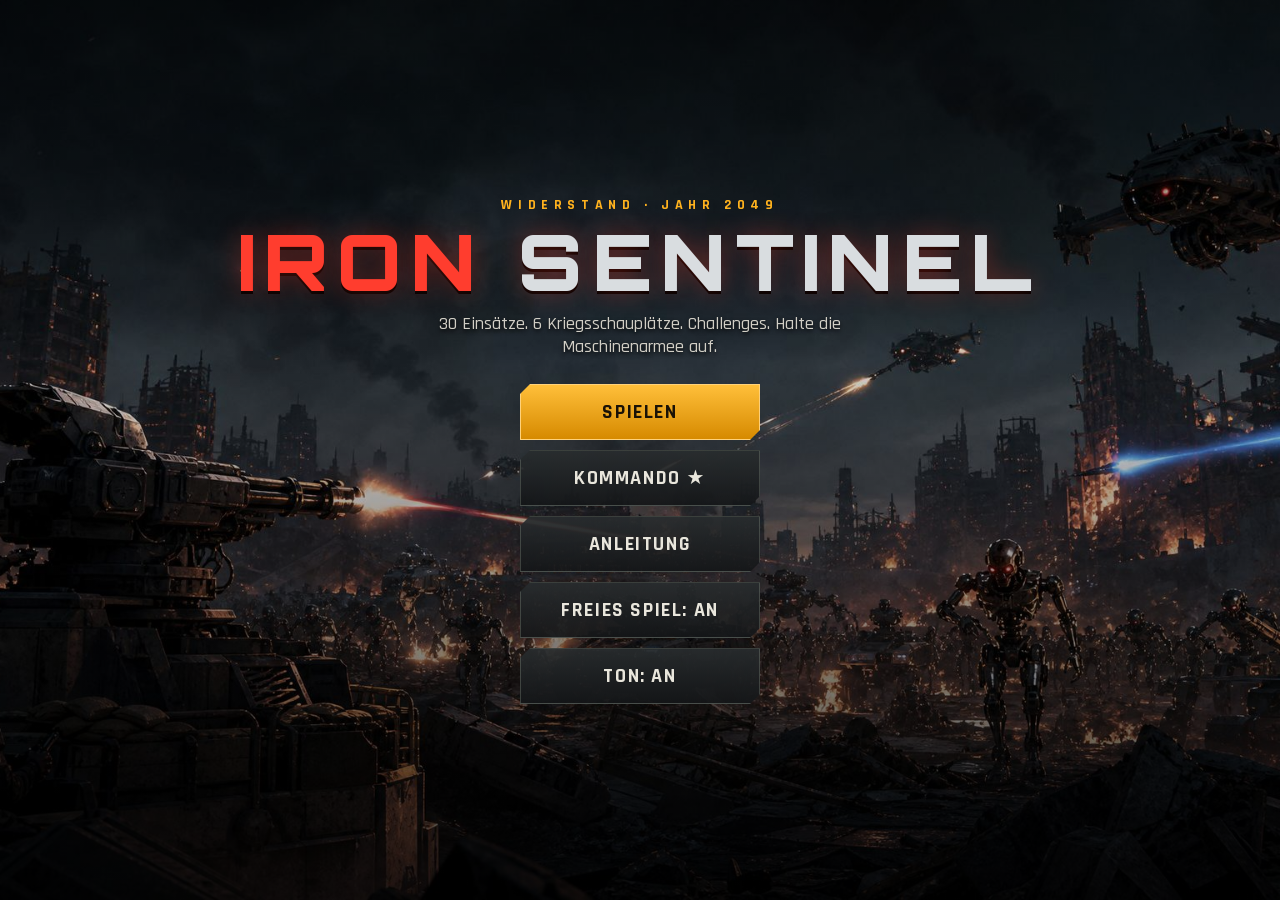
==== index.html @ e2aa1656 "Resume a running mission after the app was closed; play offline - The running mission is saved every" ====
<!doctype html>
<html lang="de">
<head>
  <meta charset="utf-8">
  <meta name="viewport" content="width=device-width, initial-scale=1, maximum-scale=1, user-scalable=no, viewport-fit=cover">
  <meta name="apple-mobile-web-app-capable" content="yes">
  <meta name="mobile-web-app-capable" content="yes">
  <meta name="apple-mobile-web-app-status-bar-style" content="black-translucent">
  <meta name="apple-mobile-web-app-title" content="Iron Sentinel">
  <meta name="theme-color" content="#0b0c0e">
  <meta name="description" content="Iron Sentinel – isometrisches Tower Defense: 30 Einsätze in Ödland, Dschungel, Wüste, Arktis, Vulkan und Metropole gegen die Maschinenarmee.">
  <title>Iron Sentinel – Tower Defense</title>
  <link rel="manifest" href="manifest.webmanifest">
  <link rel="apple-touch-icon" href="assets/icon-180.png">
  <link rel="icon" type="image/png" href="assets/icon-192.png">
  <link rel="preload" href="assets/fonts/rajdhani-600.woff2" as="font" type="font/woff2" crossorigin>
  <link rel="preload" href="assets/fonts/orbitron.woff2" as="font" type="font/woff2" crossorigin>
  <link rel="stylesheet" href="css/style.css">
</head>
<body>
  <canvas id="game"></canvas>
  <div id="vignette"></div>
  <div id="damage-flash"></div>
  <div id="nuke-flash"></div>
  <div id="hold-ring" class="hidden"><span>HALTEN</span></div>

  <div id="hud" class="hidden">
    <div class="hud-left">
      <div class="stat" id="stat-lives" title="Basis-Integrität">
        <i class="ic ic-lives"></i>
        <span id="hud-lives">20</span>
      </div>
      <div class="stat" id="stat-credits" title="Credits">
        <i class="ic ic-credits"></i>
        <span id="hud-credits">0</span>
      </div>
      <div class="stat" id="stat-wave"><small>WELLE</small><span id="hud-wave">0/20</span></div>
    </div>
    <div class="hud-right">
      <button id="btn-speed" class="hbtn" aria-label="Geschwindigkeit">1×</button>
      <button id="btn-pause" class="hbtn" aria-label="Pause">
        <svg viewBox="0 0 24 24"><rect x="6" y="5" width="4" height="14" fill="currentColor"/><rect x="14" y="5" width="4" height="14" fill="currentColor"/></svg>
      </button>
    </div>
  </div>

  <button id="btn-wave" class="hidden"><span id="wave-label">ANGRIFF STARTEN</span><small id="wave-sub"></small></button>
  <button id="btn-orbital" class="hidden" aria-label="Orbitalschlag"><i class="ic ic-orbital ob-icon"></i><span class="ob-cd" id="orbital-cd"></span></button>
  <button id="btn-nuke" class="hidden" aria-label="Atombombe"><i class="ic ic-nuke ob-icon"></i><span class="ob-cd" id="nuke-cd"></span></button>
  <button id="btn-hole" class="hidden" aria-label="Schwarzes Loch"><i class="ic ic-hole ob-icon"></i><span class="ob-cd" id="hole-cd"></span></button>
  <div id="aim-bar" class="hidden">
    <div class="aim-info">
      <div id="aim-title"></div>
      <div id="aim-count"></div>
      <div id="aim-hint"></div>
    </div>
    <button id="aim-fire" class="btn primary">AUSLÖSEN</button>
    <button id="aim-cancel" class="btn icon" aria-label="Abbrechen">✕</button>
  </div>
  <button id="btn-replay" class="hidden">▶ WIEDERHOLUNG</button>
  <div id="replay-label" class="hidden"><i></i> WIEDERHOLUNG</div>
  <div id="boss-bar" class="hidden">
    <div class="bb-head"><span id="bb-name"></span><span id="bb-phase"></span></div>
    <div class="bb-track"><div id="bb-fill"></div><div id="bb-shield"></div><i style="left:50%"></i><i style="left:20%"></i></div>
  </div>
  <div id="buffs"></div>
  <div id="pu-banner" class="hidden"><div class="pu-icon" id="pu-icon"></div><div class="pu-name" id="pu-name"></div><div class="pu-desc" id="pu-desc"></div></div>

  <!-- radial build menu (positioned at the tapped tile) -->
  <!-- build drawer (bottom sheet) -->
  <div id="builddrawer" class="hidden">
    <div class="bd-top">
      <div id="bd-info"></div>
      <button id="bd-build" class="btn primary hidden">BAUEN</button>
      <button id="bd-close" class="btn icon" aria-label="Schließen">✕</button>
    </div>
    <div id="bd-cards"></div>
  </div>

  <!-- tower context menu -->
  <div id="towermenu" class="hidden">
    <div class="tm-head"><span id="tm-name">Gatling-MG</span><span id="tm-level">I</span></div>
    <div class="tm-hp"><div id="tm-hpfill"></div></div>
    <div class="tm-stats" id="tm-stats"></div>
    <div class="tm-specs hidden" id="tm-specs"></div>
    <div class="tm-actions">
      <button id="tm-upgrade" class="btn primary">▲ UPGRADE</button>
      <button id="tm-repair" class="btn"></button>
      <button id="tm-mode" class="btn">🎯</button>
      <button id="tm-sell" class="btn danger">VERKAUFEN</button>
      <button id="tm-repair-all" class="btn hidden"></button>
    </div>
  </div>

  <div id="toasts"></div>

  <div id="screen-loading" class="screen">
    <div class="logo"><span>IRON</span> SENTINEL</div>
    <div class="loadbar"><div id="loadfill"></div></div>
    <div class="hint" id="load-text">Lade Gefechtsdaten …</div>
  </div>

  <div id="screen-menu" class="screen hidden title-bg">
    <div class="menu-inner">
      <div class="kicker">WIDERSTAND · JAHR 2049</div>
      <div class="logo big"><span>IRON</span> SENTINEL</div>
      <div class="tagline">30 Einsätze. 6 Kriegsschauplätze. Challenges. Halte die Maschinenarmee auf.</div>
      <div class="menu-buttons">
        <button class="btn primary large hidden" id="btn-resume">FORTSETZEN<small id="resume-sub"></small></button>
        <button class="btn primary large" id="btn-play">SPIELEN</button>
        <button class="btn large" id="btn-perks">KOMMANDO ★</button>
        <button class="btn large" id="btn-help">ANLEITUNG</button>
        <button class="btn large" id="btn-free">FREIES SPIEL: AN</button>
        <button class="btn large" id="btn-sound">TON: AN</button>
      </div>
      <div id="offline-status" class="offline-status hidden"></div>
    </div>
  </div>

  <div id="screen-levels" class="screen hidden title-bg dim">
    <div class="levels-top">
      <button class="btn icon" id="btn-levels-back">◀</button>
      <div class="lv-tabs"><button id="tab-campaign" class="lv-tab on">KAMPAGNE</button><button id="tab-challenges" class="lv-tab">CHALLENGES</button></div>
      <button class="btn icon" id="btn-perks2" title="Kommando">★ KOMMANDO</button>
      <div class="total-stars" id="total-stars"></div>
      <div id="diff-bar">
        <span class="diff-label">SCHWIERIGKEIT</span>
        <div class="diff-btns"><button data-d="0">LEICHT</button><button data-d="1">MITTEL</button><button data-d="2">SCHWER</button></div>
        <div id="diff-desc"></div>
      </div>
    </div>
    <div id="level-list"></div>
    <div id="challenge-list" class="hidden"></div>
  </div>

  <div id="screen-perks" class="screen hidden title-bg dim">
    <div class="perk-box">
      <div class="perk-top"><button class="btn icon" id="btn-perks-back">◀</button><div class="panel-title">KOMMANDO</div><div class="perk-stars" id="perk-stars"></div></div>
      <div class="perk-hint">Verdiente Sterne in dauerhafte Vorteile investieren – sie gelten in allen Kampagnen-Einsätzen (nicht in Challenges).</div>
      <div id="perk-list"></div>
      <button class="btn" id="btn-perks-reset">ALLE STERNE ZURÜCKHOLEN</button>
    </div>
  </div>

  <div id="screen-help" class="screen hidden title-bg dim">
    <div class="help-box">
      <div class="panel-title">EINSATZBESPRECHUNG</div>
      <ul>
        <li><b>Ziel:</b> Die Maschinen marschieren über die Straße zu deinem Hauptquartier. Jede Einheit, die durchbricht, beschädigt die Basis.</li>
        <li><b>Bauen:</b> Freies Feld antippen → Turm im Ring antippen (Vorschau mit Reichweite) → nochmal antippen zum Bauen.</li>
        <li><b>Turm antippen:</b> Upgrade bis Stufe III, Reparieren, Zielmodus, Verkaufen. Direkt nach dem Bauen gibt es 100 % zurück.</li>
        <li><b>Achtung:</b> Mechs, Panzer, Drohnen und Walker <b>beschießen deine Türme</b>. Türme reparieren sich langsam selbst und nach jeder Welle.</li>
        <li><b>Kamera:</b> Ein Finger verschiebt, zwei Finger zoomen.</li>
        <li><b>Türme:</b> Gatling (schnell) · Raketen (Fläche, Luft ×2) · Plasma (ignoriert Panzerung) · EMP (verlangsamt, bricht Schilde) · Flak (nur Luft) · Flammenwerfer (Kegel, Brand) · Railgun (durchschlägt Reihen) · Laser (heizt sich auf) · Mörser (Artillerie).</li>
      </ul>
      <button class="btn primary" id="btn-help-back">VERSTANDEN</button>
    </div>
  </div>

  <div id="modal" class="screen hidden">
    <div class="modal-box">
      <div class="panel-title" id="modal-title">PAUSE</div>
      <div id="modal-stars" class="stars"></div>
      <div id="modal-text"></div>
      <div class="modal-buttons" id="modal-buttons"></div>
    </div>
  </div>

  <div id="rotate-hint" class="hidden">
    <svg viewBox="0 0 24 24"><path d="M7 2h10a2 2 0 0 1 2 2v16a2 2 0 0 1-2 2H7a2 2 0 0 1-2-2V4a2 2 0 0 1 2-2zm0 3v14h10V5H7z" fill="currentColor"/></svg>
    <span>Tipp: iPhone quer halten für die beste Übersicht</span>
    <button id="rotate-ok" class="btn">OK</button>
  </div>

  <script type="module" src="js/main.js"></script>
</body>
</html>
---- css/style.css ----
/* fonts: Rajdhani and Orbitron (SIL Open Font License), self-hosted so the game works offline */
@font-face { font-family: 'Orbitron'; font-style: normal; font-weight: 700; font-display: swap; src: url(../assets/fonts/orbitron.woff2) format('woff2'); unicode-range: U+0000-00FF, U+0131, U+0152-0153, U+02BB-02BC, U+02C6, U+02DA, U+02DC, U+0304, U+0308, U+0329, U+2000-206F, U+20AC, U+2122, U+2191, U+2193, U+2212, U+2215, U+FEFF, U+FFFD; }
@font-face { font-family: 'Orbitron'; font-style: normal; font-weight: 900; font-display: swap; src: url(../assets/fonts/orbitron.woff2) format('woff2'); unicode-range: U+0000-00FF, U+0131, U+0152-0153, U+02BB-02BC, U+02C6, U+02DA, U+02DC, U+0304, U+0308, U+0329, U+2000-206F, U+20AC, U+2122, U+2191, U+2193, U+2212, U+2215, U+FEFF, U+FFFD; }
@font-face { font-family: 'Rajdhani'; font-style: normal; font-weight: 500; font-display: swap; src: url(../assets/fonts/rajdhani-500.woff2) format('woff2'); unicode-range: U+0000-00FF, U+0131, U+0152-0153, U+02BB-02BC, U+02C6, U+02DA, U+02DC, U+0304, U+0308, U+0329, U+2000-206F, U+20AC, U+2122, U+2191, U+2193, U+2212, U+2215, U+FEFF, U+FFFD; }
@font-face { font-family: 'Rajdhani'; font-style: normal; font-weight: 600; font-display: swap; src: url(../assets/fonts/rajdhani-600.woff2) format('woff2'); unicode-range: U+0000-00FF, U+0131, U+0152-0153, U+02BB-02BC, U+02C6, U+02DA, U+02DC, U+0304, U+0308, U+0329, U+2000-206F, U+20AC, U+2122, U+2191, U+2193, U+2212, U+2215, U+FEFF, U+FFFD; }
@font-face { font-family: 'Rajdhani'; font-style: normal; font-weight: 700; font-display: swap; src: url(../assets/fonts/rajdhani-700.woff2) format('woff2'); unicode-range: U+0000-00FF, U+0131, U+0152-0153, U+02BB-02BC, U+02C6, U+02DA, U+02DC, U+0304, U+0308, U+0329, U+2000-206F, U+20AC, U+2122, U+2191, U+2193, U+2212, U+2215, U+FEFF, U+FFFD; }

:root {
  --bg: #0b0c0e;
  --panel: rgba(14, 16, 18, 0.86);
  --panel-solid: #121417;
  --line: rgba(190, 205, 180, 0.22);
  --line-strong: rgba(255, 190, 70, 0.55);
  --text: #e9e6dc;
  --muted: #9a978c;
  --amber: #ffb21e;
  --amber-dim: #a87414;
  --red: #ff3d2e;
  --green: #63f07a;
  --cyan: #4fe3ff;
  --sat: env(safe-area-inset-top, 0px);
  --sab: env(safe-area-inset-bottom, 0px);
  --sal: env(safe-area-inset-left, 0px);
  --sar: env(safe-area-inset-right, 0px);
  --font: 'Rajdhani', system-ui, -apple-system, 'Segoe UI', sans-serif;
  --font-title: 'Orbitron', 'Rajdhani', system-ui, sans-serif;
}

* { box-sizing: border-box; -webkit-tap-highlight-color: transparent; }

html, body {
  margin: 0;
  padding: 0;
  width: 100%;
  height: 100%;
  overflow: hidden;
  background: var(--bg);
  color: var(--text);
  font-family: var(--font);
  -webkit-user-select: none;
  user-select: none;
  -webkit-touch-callout: none;
  overscroll-behavior: none;
  touch-action: none;
}
body { position: fixed; inset: 0; }

button {
  font-family: inherit;
  touch-action: manipulation;
  cursor: pointer;
}

.hidden { display: none !important; }

#game {
  position: fixed;
  inset: 0;
  display: block;
  touch-action: none;
}

#vignette {
  position: fixed; inset: 0; pointer-events: none;
  background: radial-gradient(ellipse at 50% 45%, rgba(0,0,0,0) 55%, rgba(0,0,0,0.55) 100%);
}
#damage-flash {
  position: fixed; inset: 0; pointer-events: none; opacity: 0;
  background: radial-gradient(ellipse at center, rgba(255,0,0,0) 40%, rgba(255,20,10,0.55) 100%);
  transition: opacity 0.5s ease-out;
}
#damage-flash.on { opacity: 1; transition: none; }

/* ---------- generic buttons ---------- */
.btn {
  appearance: none;
  border: 1px solid var(--line);
  background: linear-gradient(180deg, rgba(40,44,46,0.92), rgba(20,22,24,0.92));
  color: var(--text);
  font-weight: 700;
  font-size: 16px;
  letter-spacing: 0.08em;
  padding: 10px 18px;
  min-height: 44px;
  clip-path: polygon(10px 0, 100% 0, 100% calc(100% - 10px), calc(100% - 10px) 100%, 0 100%, 0 10px);
  transition: transform 0.08s, filter 0.15s;
}
.btn:active { transform: scale(0.96); filter: brightness(1.3); }
.btn.primary {
  background: linear-gradient(180deg, #ffbf3a, #d68a00);
  color: #1a1206;
  border-color: #ffd27a;
}
.btn.danger { background: linear-gradient(180deg, #7a2119, #4a120d); border-color: rgba(255,90,70,0.5); }
.btn.large { font-size: 20px; padding: 14px 28px; min-width: 240px; }
.btn.icon { min-height: 36px; padding: 4px 12px; }
.btn:disabled { filter: grayscale(0.9) brightness(0.6); cursor: default; }

/* ---------- HUD ---------- */
#hud {
  position: fixed;
  top: calc(6px + var(--sat));
  left: calc(8px + var(--sal));
  right: calc(8px + var(--sar));
  display: flex;
  justify-content: space-between;
  align-items: flex-start;
  pointer-events: none;
  z-index: 5;
}
.hud-left, .hud-right { display: flex; gap: 6px; pointer-events: auto; }
.stat {
  display: flex; align-items: center; gap: 6px;
  background: var(--panel);
  border: 1px solid var(--line);
  padding: 4px 12px 4px 9px;
  height: 40px;
  font-weight: 700;
  font-size: 21px;
  clip-path: polygon(8px 0, 100% 0, 100% calc(100% - 8px), calc(100% - 8px) 100%, 0 100%, 0 8px);
  font-variant-numeric: tabular-nums;
}
.stat svg { width: 20px; height: 20px; }
#stat-lives { color: #ff6b5a; }
#stat-lives span { color: var(--text); }
#stat-credits { color: var(--amber); }
#stat-credits span { color: var(--text); }
#stat-wave small { font-size: 11px; color: var(--muted); letter-spacing: 0.12em; }
.stat.pulse { animation: pulse 0.35s ease-out; }
@keyframes pulse { 0% { transform: scale(1.15); filter: brightness(1.8); } 100% { transform: scale(1); } }

.hbtn {
  width: 44px; height: 40px;
  display: grid; place-items: center;
  background: var(--panel);
  border: 1px solid var(--line);
  color: var(--text);
  font-weight: 700; font-size: 17px;
  clip-path: polygon(8px 0, 100% 0, 100% calc(100% - 8px), calc(100% - 8px) 100%, 0 100%, 0 8px);
}
.hbtn svg { width: 18px; height: 18px; }
.hbtn:active { filter: brightness(1.5); }
.hbtn.on { color: var(--amber); border-color: var(--line-strong); }

/* ---------- toasts ---------- */
#toasts {
  position: fixed; z-index: 7;
  top: calc(54px + var(--sat));
  left: 50%; transform: translateX(-50%);
  display: flex; flex-direction: column; align-items: center; gap: 6px;
  pointer-events: none;
  width: min(560px, 90vw);
}
.toast {
  background: rgba(10,12,14,0.9);
  border-left: 3px solid var(--amber);
  padding: 7px 14px;
  font-weight: 600; font-size: 16px;
  animation: toastIn 0.25s ease-out;
  text-align: center;
}
.toast.bad { border-color: var(--red); color: #ffb3aa; }
.toast.warn { border-color: var(--red); color: #fff; background: rgba(90,10,6,0.88); font-size: 17px; letter-spacing: 0.03em; }
.toast.out { opacity: 0; transition: opacity 0.4s; }
@keyframes toastIn { from { transform: translateY(-8px); opacity: 0; } to { transform: none; opacity: 1; } }

/* ---------- screens ---------- */
.screen {
  position: fixed; inset: 0; z-index: 20;
  display: flex; flex-direction: column; align-items: center; justify-content: center;
  padding: calc(16px + var(--sat)) calc(16px + var(--sar)) calc(16px + var(--sab)) calc(16px + var(--sal));
  background: var(--bg);
  overflow-y: auto;
  touch-action: pan-y;
}
.title-bg {
  background: #000 url('../assets/title.jpg') center / cover no-repeat;
}
.title-bg::before {
  content: ''; position: absolute; inset: 0;
  background: linear-gradient(180deg, rgba(0,0,0,0.55) 0%, rgba(0,0,0,0.15) 40%, rgba(0,0,0,0.75) 100%);
  pointer-events: none;
}
.title-bg.dim::before { background: rgba(5,6,8,0.78); }
.title-bg > * { position: relative; }

.logo {
  font-family: var(--font-title);
  font-weight: 900;
  font-size: 34px;
  letter-spacing: 0.12em;
  color: #d9dde0;
  text-shadow: 0 0 24px rgba(255,60,40,0.35), 0 3px 0 #000;
}
.logo span { color: var(--red); }
.logo.big { font-size: clamp(36px, 8vw, 78px); line-height: 1; }
.kicker { color: var(--amber); letter-spacing: 0.4em; font-weight: 700; font-size: 14px; margin-bottom: 8px; }
.tagline { max-width: 520px; text-align: center; color: #d2cfc6; font-size: 18px; margin: 12px auto 26px; text-shadow: 0 2px 4px #000; }
.menu-inner { display: flex; flex-direction: column; align-items: center; text-align: center; }
.menu-buttons { display: flex; flex-direction: column; gap: 10px; align-items: center; }
.offline-status { margin-top: 12px; font-size: 12px; letter-spacing: 0.08em; color: rgba(220, 225, 235, 0.6); text-align: center; }
.offline-status.done { color: rgba(140, 255, 170, 0.75); }
#btn-resume { display: flex; flex-direction: column; align-items: center; gap: 2px; line-height: 1.1; }
#btn-resume small { font-size: 12px; letter-spacing: 0.04em; opacity: 0.8; font-weight: 600; text-transform: none; }

.loadbar { width: min(320px, 70vw); height: 6px; background: rgba(255,255,255,0.1); margin: 22px 0 10px; }
#loadfill { height: 100%; width: 0; background: linear-gradient(90deg, var(--red), var(--amber)); transition: width 0.2s; }
.hint { color: var(--muted); font-size: 14px; letter-spacing: 0.08em; }

.panel-title {
  font-family: var(--font-title);
  font-weight: 700;
  font-size: 20px;
  letter-spacing: 0.14em;
  color: var(--amber);
  margin-bottom: 14px;
  text-align: center;
}

.stars { color: var(--amber); font-size: 20px; letter-spacing: 3px; }
.stars .off { color: rgba(255,255,255,0.18); }

.help-box {
  max-width: 640px;
  background: rgba(10,12,14,0.85);
  border: 1px solid var(--line);
  padding: 18px 20px;
  display: flex; flex-direction: column; align-items: center;
}
.help-box ul { margin: 0 0 14px; padding-left: 18px; font-size: 16px; line-height: 1.35; }
.help-box li { margin-bottom: 8px; }
.help-box b { color: var(--amber); }

#modal { background: rgba(3,4,6,0.72); backdrop-filter: blur(3px); -webkit-backdrop-filter: blur(3px); }
.modal-box {
  min-width: min(360px, 92vw);
  max-width: 480px;
  background: rgba(14,16,18,0.96);
  border: 1px solid var(--line);
  padding: 20px 22px;
  text-align: center;
  clip-path: polygon(16px 0, 100% 0, 100% calc(100% - 16px), calc(100% - 16px) 100%, 0 100%, 0 16px);
}
#modal-title { font-size: 26px; }
#modal-title.win { color: var(--green); }
#modal-title.lose { color: var(--red); }
#modal-stars { font-size: 38px; margin-bottom: 8px; }
#modal-text { color: #cfccc3; font-size: 17px; margin-bottom: 16px; line-height: 1.35; }
.modal-buttons { display: flex; flex-direction: column; gap: 8px; }

#rotate-hint {
  position: fixed; z-index: 15;
  left: 50%; transform: translateX(-50%);
  top: calc(56px + var(--sat));
  display: flex; align-items: center; gap: 10px;
  background: rgba(10,12,14,0.92);
  border: 1px solid var(--line);
  padding: 6px 8px 6px 12px;
  font-size: 14px; font-weight: 600;
  width: max-content; max-width: 94vw;
}
#rotate-hint svg { width: 22px; height: 22px; color: var(--amber); transform: rotate(90deg); flex: none; }
#rotate-hint .btn { min-height: 34px; padding: 4px 12px; font-size: 14px; }


/* ---------- wave button ---------- */
#btn-wave {
  position: fixed; z-index: 5;
  left: calc(10px + var(--sal)); bottom: calc(10px + var(--sab));
  min-width: 180px; min-height: 54px; padding: 8px 18px;
  border: 1px solid #ffd27a;
  background: linear-gradient(180deg, #ffbf3a, #c97f00);
  color: #1a1206; font-weight: 700; font-size: 18px; letter-spacing: 0.06em;
  clip-path: polygon(12px 0, 100% 0, 100% calc(100% - 12px), calc(100% - 12px) 100%, 0 100%, 0 12px);
  display: flex; flex-direction: column; align-items: center; justify-content: center; line-height: 1.05;
}
#btn-wave small { font-size: 12px; letter-spacing: 0.04em; opacity: 0.85; }
#btn-wave:disabled { background: linear-gradient(180deg, #3a3d40, #232527); color: #9a978c; border-color: var(--line); }
#btn-wave.attention:not(:disabled) { animation: glowpulse 1.4s infinite; }
@keyframes glowpulse { 0%,100% { filter: brightness(1); } 50% { filter: brightness(1.25); } }

/* ---------- build drawer ---------- */
#builddrawer {
  position: fixed; z-index: 9;
  left: calc(8px + var(--sal)); right: calc(8px + var(--sar));
  bottom: calc(8px + var(--sab));
  max-width: 900px; margin: 0 auto;
  background: rgba(10,12,14,0.95);
  border: 1px solid var(--line); border-top: 2px solid var(--amber);
  padding: 8px 10px 10px;
  animation: drawerIn 0.18s ease-out;
}
@keyframes drawerIn { from { transform: translateY(30px); opacity: 0; } to { transform: none; opacity: 1; } }
.bd-top { display: flex; align-items: center; gap: 8px; min-height: 44px; margin-bottom: 7px; }
#bd-info { flex: 1; font-size: 14px; line-height: 1.2; color: #dcd8ce; }
#bd-info b { color: var(--amber); font-size: 16px; }
#bd-info small { color: #b9b5aa; font-size: 12.5px; }
.bd-role { color: #8fd8ff; font-size: 12px; font-weight: 700; letter-spacing: 0.03em; margin-left: 4px; }
.bd-hint { color: var(--muted); }
.bd-chips { display: flex; gap: 6px; margin-top: 3px; }
.bd-chips span { background: rgba(255,255,255,0.06); padding: 1px 7px; font-size: 12.5px; font-weight: 700; }
#bd-build { min-width: 150px; min-height: 46px; font-size: 16px; }
#bd-cards { display: flex; gap: 6px; overflow-x: auto; padding-bottom: 2px; scrollbar-width: none; }
#bd-cards::-webkit-scrollbar { display: none; }
.bd-card {
  flex: none; width: 84px; height: 92px; padding: 2px 0 4px;
  display: flex; flex-direction: column; align-items: center; justify-content: flex-end;
  background: radial-gradient(circle at 50% 35%, #353a3e, #15171a 75%);
  border: 1px solid var(--line); color: var(--text);
  clip-path: polygon(8px 0, 100% 0, 100% calc(100% - 8px), calc(100% - 8px) 100%, 0 100%, 0 8px);
}
.bd-card img { width: 58px; height: 58px; margin-bottom: auto; filter: drop-shadow(0 2px 2px rgba(0,0,0,0.7)); pointer-events: none; }
.bd-name { font-size: 11px; font-weight: 700; line-height: 1.05; color: #d8d4ca; }
.bd-cost { font-size: 13px; font-weight: 700; color: var(--amber); }
.bd-card.sel { border-color: #6dff9d; box-shadow: inset 0 0 0 2px #6dff9d; background: radial-gradient(circle at 50% 35%, #2f4a38, #10180f 75%); }
.bd-card.poor { filter: grayscale(1) brightness(0.55); }
.bd-card.poor .bd-cost { color: #ff7b6b; }
#btn-wave.under-drawer { display: none; }
@media (max-height: 430px) and (min-aspect-ratio: 1/1) {
  #builddrawer { padding: 5px 8px 6px; }
  .bd-card { width: 66px; height: 66px; }
  .bd-card img { width: 40px; height: 40px; }
  .bd-name { font-size: 9.5px; }
  .bd-cost { font-size: 12px; }
  .bd-top { min-height: 34px; margin-bottom: 4px; }
  #bd-info { font-size: 13px; }
  #bd-info b { font-size: 14px; }
  #bd-info small, #bd-info br { display: none; }
  .bd-chips { display: inline-flex; margin: 0 0 0 8px; }
  #bd-build { min-height: 36px; min-width: 130px; font-size: 14px; padding: 4px 10px; }
  #bd-close { min-height: 36px; }
}

/* ---------- tower menu ---------- */
#towermenu {
  position: fixed; left: 0; top: 0; z-index: 8;
  width: 212px;
  background: rgba(12,14,16,0.94);
  border: 1px solid var(--line);
  padding: 7px 8px 8px;
  clip-path: polygon(10px 0, 100% 0, 100% calc(100% - 10px), calc(100% - 10px) 100%, 0 100%, 0 10px);
}
.tm-head { display: flex; justify-content: space-between; align-items: baseline; font-weight: 700; font-size: 16px; }
#tm-level { color: var(--amber); letter-spacing: 0.1em; font-size: 14px; }
.tm-hp { height: 5px; background: rgba(255,255,255,0.1); margin: 4px 0 5px; }
#tm-hpfill { height: 100%; background: linear-gradient(90deg, #3ab8ff, #8fe0ff); width: 100%; }
.tm-stats { display: flex; flex-wrap: wrap; row-gap: 2px; justify-content: space-between; font-size: 13px; color: #d6d2c8; margin-bottom: 6px; font-variant-numeric: tabular-nums; }
.tm-stats em { font-style: normal; color: var(--green); font-size: 11px; margin-left: 2px; }
.tm-actions { display: grid; grid-template-columns: 1fr 1fr; gap: 5px; }
.tm-actions .btn { min-height: 38px; padding: 4px 6px; font-size: 14px; letter-spacing: 0.03em; clip-path: none; }

/* ---------- level select ---------- */
#screen-levels { justify-content: flex-start; }
.levels-top {
  display: flex; align-items: center; gap: 12px; width: min(760px, 100%); margin-bottom: 8px;
  position: sticky; top: calc(-16px - var(--sat)); z-index: 2;
  background: #08090b; padding: 8px 6px; border-bottom: 1px solid var(--line);
}
.levels-top .panel-title { flex: 1; margin: 0; text-align: left; }
.levels-top .lv-tabs { flex: 1; }
.total-stars { color: var(--amber); font-weight: 700; font-size: 18px; }
#level-list { width: min(760px, 100%); display: flex; flex-direction: column; gap: 12px; padding-bottom: 20px; }
.biome-sec { background: rgba(10,12,14,0.7); border: 1px solid var(--line); }
.biome-head {
  height: 38px; display: flex; align-items: center; padding: 0 12px;
  background-size: 260px; background-position: center;
  font-family: var(--font-title); font-weight: 700; letter-spacing: 0.18em; font-size: 15px;
  text-shadow: 0 2px 4px #000, 0 0 12px #000;
  box-shadow: inset 0 -20px 30px rgba(0,0,0,0.55);
}
.lrow { display: grid; grid-template-columns: repeat(5, 1fr); gap: 6px; padding: 8px; }
.ltile {
  min-height: 78px; padding: 6px 4px;
  border: 1px solid var(--line);
  background: linear-gradient(180deg, rgba(36,40,42,0.95), rgba(14,16,18,0.95));
  color: var(--text); display: flex; flex-direction: column; align-items: center; justify-content: center; gap: 2px;
  clip-path: polygon(8px 0, 100% 0, 100% calc(100% - 8px), calc(100% - 8px) 100%, 0 100%, 0 8px);
}
.ltile .lnum { font-family: var(--font-title); font-weight: 900; font-size: 22px; color: #fff; }
.ltile .lname { font-size: 11px; color: var(--muted); line-height: 1.05; text-align: center; min-height: 23px; }
.ltile .lmeta { font-size: 9.5px; color: #ffb21e; opacity: 0.85; letter-spacing: 0.3px; white-space: nowrap; }
.ltile.done { border-color: rgba(255,178,30,0.5); }
.ltile.locked { filter: grayscale(1) brightness(0.45); }
.ltile:active { filter: brightness(1.4); }
.stars.small { font-size: 13px; letter-spacing: 1px; }

/* ---------- portrait ---------- */
@media (max-aspect-ratio: 1/1) {
  #btn-wave { left: 50%; transform: translateX(-50%); bottom: calc(10px + var(--sab)); min-width: 220px; min-height: 50px; font-size: 16px; }
  .stat { font-size: 18px; height: 36px; padding: 3px 9px 3px 7px; }
  .hbtn { width: 40px; height: 36px; }
  .lrow { grid-template-columns: repeat(5, 1fr); gap: 4px; padding: 6px; }
  .ltile { min-height: 70px; }
  .ltile .lname { font-size: 9.5px; }
  .ltile .lmeta { font-size: 8px; letter-spacing: 0; }
}
/* small landscape phones */
@media (max-height: 430px) and (min-aspect-ratio: 1/1) {
  .stat { height: 36px; font-size: 18px; }
  .hbtn { height: 36px; }
  #btn-wave { min-height: 48px; min-width: 160px; font-size: 16px; }
  .logo.big { font-size: 40px; }
  .tagline { margin: 6px auto 12px; font-size: 15px; }
  .btn.large { padding: 9px 24px; font-size: 17px; }
  .help-box ul { font-size: 14px; }
  .ltile { min-height: 62px; }
}
.bd-chips .hg { color: #7dff9f; font-style: normal; font-size: 0.85em; }

/* ---------- enemy intel ---------- */
#modal.intel-modal .modal-box { width: min(640px, 96vw); max-width: 640px; max-height: 94vh; overflow-y: auto; padding: 14px 18px 16px; text-align: left; }
#modal.intel-modal #modal-title { text-align: center; font-size: 22px; }
#modal-title.warn { color: #ffb21e; }
#modal.intel-modal #modal-text { font-size: 15px; margin-bottom: 12px; }
.intel { display: flex; gap: 14px; align-items: center; }
.intel-img { width: 116px; height: 116px; flex: none; background: radial-gradient(circle at 50% 60%, rgba(255,90,60,0.22), transparent 68%); }
.intel-name { font-family: var(--font-title); font-size: 21px; font-weight: 800; color: #fff; line-height: 1.1; }
.cls { display: inline-block; font-size: 11px; font-family: system-ui, sans-serif; font-weight: 700; padding: 2px 7px; margin-left: 6px; vertical-align: middle; font-style: normal; letter-spacing: 0.4px; border-radius: 3px; }
.cls-light { background: #2f5d3a; color: #c4f7cf; }
.cls-armored { background: #5c4a1e; color: #ffdc8f; }
.cls-heavy { background: #62271f; color: #ffb7a6; }
.cls-air { background: #1f4560; color: #aee0ff; }
.intel-desc { font-size: 14px; color: #d6d1c5; line-height: 1.3; margin: 5px 0 7px; }
.intel-stats { display: flex; gap: 14px; flex-wrap: wrap; font-size: 14px; color: #fff; font-weight: 600; }
.intel-abil { list-style: none; margin: 10px 0 2px; padding: 0; font-size: 13.5px; color: #ebe5d8; }
.intel-abil li { margin: 3px 0; }
.intel-vs { display: flex; flex-direction: column; gap: 6px; margin-top: 10px; }
.vs-row { display: flex; flex-wrap: wrap; gap: 6px; align-items: center; }
.vs-h { font-size: 11px; font-weight: 800; letter-spacing: 1px; width: 76px; }
.vs-row.good .vs-h { color: #ffb43c; }
.vs-row.bad .vs-h { color: #8f9aa4; }
.vs-t { display: inline-flex; align-items: center; gap: 5px; background: rgba(255,255,255,0.06); border: 1px solid rgba(255,255,255,0.12); padding: 2px 9px 2px 2px; font-size: 12.5px; color: #fff; }
.vs-t img { width: 30px; height: 30px; }
.vs-t b { font-weight: 600; }
.vs-t i { font-style: normal; font-weight: 700; }
.vs-row.good .vs-t i { color: #ffb43c; }
.vs-row.bad .vs-t i { color: #9aa4ad; }
.catalog { display: grid; grid-template-columns: repeat(auto-fill, minmax(104px, 1fr)); gap: 8px; }
.cat-item { display: flex; flex-direction: column; align-items: center; gap: 2px; background: rgba(255,255,255,0.05); border: 1px solid var(--line); color: #fff; padding: 6px 4px 8px; font: inherit; font-size: 12.5px; cursor: pointer; }
.cat-item img { width: 70px; height: 70px; }
.cat-item .cls { margin: 2px 0 0; }
.bd-vs { margin-top: 3px; font-size: 11.5px; display: flex; gap: 10px; flex-wrap: wrap; line-height: 1.2; }
.vs-good { color: #ffb43c; }
.vs-bad { color: #9aa4ad; }
@media (max-height: 430px) {
  .intel-img { width: 88px; height: 88px; }
  .intel-name { font-size: 18px; }
  .intel-desc { font-size: 13px; margin: 3px 0 5px; }
  .intel-abil { font-size: 12.5px; margin-top: 6px; }
  .vs-t img { width: 26px; height: 26px; }
  #modal.intel-modal .modal-box { padding: 10px 14px 12px; }
}
@media (max-aspect-ratio: 1/1) {
  .vs-h { flex-basis: 100%; width: auto; margin-top: 2px; }
  .intel { align-items: flex-start; }
}

/* ---------- orbital strike ---------- */
#btn-orbital {
  position: fixed; z-index: 5;
  right: calc(12px + var(--sar)); bottom: calc(12px + var(--sab));
  width: 66px; height: 66px; border-radius: 50%; padding: 0;
  border: none; color: #fff; font: inherit;
  background: conic-gradient(#ff5a3c calc(var(--p, 0) * 360deg), rgba(255,255,255,0.12) 0);
  display: flex; flex-direction: column; align-items: center; justify-content: center;
  box-shadow: 0 2px 10px rgba(0,0,0,0.6);
}
#btn-orbital::before { content: ''; position: absolute; inset: 4px; border-radius: 50%; background: radial-gradient(circle at 50% 35%, #3a2a26, #131011); }
#btn-orbital > * { position: relative; }
#btn-orbital .ob-icon { font-size: 25px; line-height: 1; filter: grayscale(0.6); }
#btn-orbital .ob-cd { font-size: 11px; font-weight: 700; letter-spacing: 0.04em; color: #c9c3b8; margin-top: 1px; }
#btn-orbital.ready .ob-icon { filter: none; }
#btn-orbital.ready .ob-cd { color: #ffb43c; }
#btn-orbital.ready { animation: obpulse 1.6s infinite; }
#btn-orbital.arming { background: conic-gradient(#ff3020 360deg, #ff3020 0); animation: obarm 0.5s infinite alternate; }
@keyframes obpulse { 0%,100% { box-shadow: 0 0 0 0 rgba(255,90,60,0.6); } 50% { box-shadow: 0 0 0 8px rgba(255,90,60,0); } }
@keyframes obarm { from { filter: brightness(1); } to { filter: brightness(1.4); } }
#btn-orbital.under-drawer { display: none; }
.tm-stats em.rank { color: #ffd34d; font-size: 12px; }
.vs-fx { color: #9fe6ff; }

/* ---------- nuke ---------- */
#btn-nuke {
  position: fixed; z-index: 5;
  right: calc(12px + var(--sar)); bottom: calc(88px + var(--sab));
  width: 66px; height: 66px; border-radius: 50%; padding: 0; border: none; color: #fff; font: inherit;
  background: conic-gradient(#e8ff3a calc(var(--p, 0) * 360deg), rgba(255,255,255,0.12) 0);
  display: flex; flex-direction: column; align-items: center; justify-content: center;
  box-shadow: 0 2px 10px rgba(0,0,0,0.6);
}
#btn-nuke::before { content: ''; position: absolute; inset: 4px; border-radius: 50%; background: radial-gradient(circle at 50% 35%, #2e2c18, #12110a); }
#btn-nuke > * { position: relative; }
#btn-nuke .ob-icon { font-size: 28px; line-height: 1; color: #8a8a5a; }
#btn-nuke .ob-cd { font-size: 11px; font-weight: 700; color: #c9c3b8; }
#btn-nuke.ready::before { background: repeating-linear-gradient(45deg, #1a1a10 0 7px, #3a3810 7px 14px); }
#btn-nuke.ready .ob-icon { color: #f3ff3a; text-shadow: 0 0 10px #e8ff3a; }
#btn-nuke.ready .ob-cd { color: #f3ff3a; }
#btn-nuke.ready { animation: nkpulse 1.2s infinite; }
#btn-nuke.arming { background: conic-gradient(#ff3020 360deg, #ff3020 0); animation: obarm 0.4s infinite alternate; }
@keyframes nkpulse { 0%,100% { box-shadow: 0 0 0 0 rgba(232,255,58,0.7); } 50% { box-shadow: 0 0 0 10px rgba(232,255,58,0); } }
#btn-nuke.under-drawer { display: none; }
#btn-nuke.spent { background: rgba(255,255,255,0.08); animation: none; }
#btn-nuke.spent .ob-icon, #btn-nuke.repairing .ob-icon { filter: grayscale(1) brightness(0.6); }
#btn-nuke.spent .ob-cd { color: #ff9a80; }
#btn-nuke.spent.affordable { animation: nkfix 1.4s infinite; }
#btn-nuke.spent.affordable .ob-cd { color: #ffd27a; }
#btn-nuke.repairing { background: conic-gradient(#ffb21e calc(var(--p, 0) * 360deg), rgba(255,255,255,0.12) 0); }
#btn-nuke.repairing .ob-cd { color: #ffd27a; }
@keyframes nkfix { 0%,100% { box-shadow: 0 0 0 0 rgba(255,178,30,0.6); } 50% { box-shadow: 0 0 0 8px rgba(255,178,30,0); } }

/* ---------- power-ups ---------- */
#buffs { position: fixed; z-index: 6; top: calc(62px + var(--sat)); left: 50%; transform: translateX(-50%); display: flex; gap: 6px; pointer-events: none; }
.buff { background: rgba(10,12,14,0.85); border: 1px solid var(--bc, #fff); color: var(--bc, #fff); padding: 3px 10px; font-weight: 700; font-size: 13px; letter-spacing: 0.05em; white-space: nowrap; }
#pu-banner { position: fixed; z-index: 30; left: 50%; top: 42%; transform: translate(-50%, -50%); text-align: center; pointer-events: none; }
#pu-banner.show { animation: pubanner 1.9s ease-out forwards; }
#pu-banner .pu-icon { font-size: 64px; line-height: 1; filter: drop-shadow(0 0 18px var(--pc, #fff)); }
#pu-banner .pu-name { font-family: var(--font-title); font-weight: 900; font-size: 44px; letter-spacing: 0.08em; color: var(--pc, #fff); text-shadow: 0 0 24px var(--pc, #fff), 0 3px 0 #000; }
#pu-banner .pu-desc { font-size: 18px; color: #fff; text-shadow: 0 2px 4px #000; margin-top: 2px; }
@keyframes pubanner { 0% { opacity: 0; transform: translate(-50%, -50%) scale(2.2); } 12% { opacity: 1; transform: translate(-50%, -50%) scale(1); } 75% { opacity: 1; } 100% { opacity: 0; transform: translate(-50%, -60%) scale(0.95); } }
@media (max-height: 430px) { #pu-banner .pu-name { font-size: 34px; } #pu-banner .pu-icon { font-size: 48px; } #buffs { top: calc(52px + var(--sat)); } }

/* ---------- OpenArt icon set ---------- */
.ic { display: inline-block; width: 1.3em; height: 1.3em; flex: none; vertical-align: -0.32em; background-repeat: no-repeat; background-image: url(../assets/ui/icons.webp); }
.stat .ic { width: 28px; height: 28px; vertical-align: middle; margin-right: 2px; }
#btn-orbital .ob-icon, #btn-nuke .ob-icon { width: 36px; height: 36px; font-size: 0; filter: grayscale(0.7) brightness(0.8); text-shadow: none; }
#btn-orbital.ready .ob-icon, #btn-nuke.ready .ob-icon, #btn-orbital.arming .ob-icon, #btn-nuke.arming .ob-icon { filter: none; }
#pu-banner .pu-icon .ic { width: 96px; height: 96px; filter: drop-shadow(0 0 18px var(--pc, #fff)); }
.buff .ic { width: 18px; height: 18px; }
.bd-chips .ic, .tm-stats .ic { width: 17px; height: 17px; }
.bd-cost .ic { width: 15px; height: 15px; vertical-align: -0.2em; }
.intel-stats .ic { width: 22px; height: 22px; }
.intel-abil .ic { width: 20px; height: 20px; margin-right: 4px; }
.vs-fx .ic, .vs-good .ic, .vs-bad .ic { width: 16px; height: 16px; }
.tm-actions .ic { width: 20px; height: 20px; }

/* ---------- level tabs / challenges ---------- */
.lv-tabs { display: flex; gap: 4px; }
.lv-tab { font-family: var(--font-title); font-weight: 800; letter-spacing: 0.08em; font-size: 15px; padding: 8px 14px; background: rgba(255,255,255,0.06); color: #b9b3a6; border: 1px solid var(--line); }
.lv-tab.on { background: linear-gradient(180deg, #ffbf3a, #c97f00); color: #1a1206; border-color: #ffd27a; }
#challenge-list { width: min(760px, 100%); display: grid; grid-template-columns: repeat(auto-fill, minmax(330px, 1fr)); gap: 8px; padding-bottom: 20px; }
#challenge-list.hidden, #level-list.hidden { display: none; }
.ch-card { display: flex; align-items: center; gap: 12px; text-align: left; padding: 10px 12px; background: rgba(14,16,18,0.88); border: 1px solid var(--line); color: #fff; font: inherit; cursor: pointer; }
.ch-card.daily { border-color: rgba(80,200,255,0.6); background: linear-gradient(90deg, rgba(20,60,80,0.6), rgba(14,16,18,0.88)); }
.ch-card.locked { filter: grayscale(1) brightness(0.55); }
.ch-ic { width: 58px; height: 58px; }
.ch-body { flex: 1; min-width: 0; }
.ch-name { font-family: var(--font-title); font-weight: 800; font-size: 17px; letter-spacing: 0.04em; }
.ch-desc { font-size: 13px; color: #d4cfc4; line-height: 1.25; margin-top: 2px; }
.ch-meta { font-size: 11.5px; color: #9a958a; margin-top: 3px; }
.ch-medal { flex: none; }
.medal-s { display: inline-flex; align-items: center; gap: 3px; font-size: 11px; font-weight: 800; letter-spacing: 0.06em; }
.medal-s .ic { width: 26px; height: 26px; }
.medal-s.m0 { color: #7d786f; }
.medal-s.m1, .medal.m1 { color: #d08a4a; }
.medal-s.m2, .medal.m2 { color: #d9e0e6; }
.medal-s.m3, .medal.m3 { color: #ffd34d; }
.medal-s.m1 .ic, .medal.m1 .ic { filter: sepia(1) hue-rotate(-20deg) saturate(1.4) brightness(0.8); }
.medal-s.m2 .ic, .medal.m2 .ic { filter: grayscale(1) brightness(1.3); }
.medal { margin-top: 12px; font-family: var(--font-title); font-weight: 900; font-size: 26px; letter-spacing: 0.08em; }
.medal .ic { width: 48px; height: 48px; vertical-align: middle; }
.medal.m0 { color: #8a857c; font-size: 18px; }
@media (max-aspect-ratio: 1/1) {
  #challenge-list { grid-template-columns: 1fr; }
  .lv-tab { font-size: 12px; padding: 7px 9px; }
}

/* ---------- black hole ---------- */
#btn-hole {
  position: fixed; z-index: 5;
  right: calc(12px + var(--sar)); bottom: calc(164px + var(--sab));
  width: 66px; height: 66px; border-radius: 50%; padding: 0; border: none; color: #fff; font: inherit;
  background: conic-gradient(#c58bff calc(var(--p, 0) * 360deg), rgba(255,255,255,0.12) 0);
  display: flex; flex-direction: column; align-items: center; justify-content: center;
  box-shadow: 0 2px 10px rgba(0,0,0,0.6);
}
#btn-hole::before { content: ''; position: absolute; inset: 4px; border-radius: 50%; background: radial-gradient(circle at 50% 35%, #261a33, #0e0a13); }
#btn-hole > * { position: relative; }
#btn-hole .ob-icon { width: 36px; height: 36px; filter: grayscale(0.7) brightness(0.8); }
#btn-hole .ob-cd { font-size: 11px; font-weight: 700; color: #c9c3b8; }
#btn-hole.ready .ob-icon, #btn-hole.arming .ob-icon { filter: none; }
#btn-hole.ready .ob-cd { color: #e2c4ff; }
#btn-hole.ready { animation: hlpulse 1.5s infinite; }
#btn-hole.arming { background: conic-gradient(#b060ff 360deg, #b060ff 0); animation: obarm 0.45s infinite alternate; }
@keyframes hlpulse { 0%,100% { box-shadow: 0 0 0 0 rgba(197,139,255,0.7); } 50% { box-shadow: 0 0 0 10px rgba(197,139,255,0); } }
#btn-hole.under-drawer { display: none; }

/* ---------- aim preview bar (special weapons) ---------- */
#aim-bar {
  position: fixed; z-index: 8;
  left: calc(10px + var(--sal)); right: calc(90px + var(--sar)); bottom: calc(10px + var(--sab));
  max-width: 560px; margin: 0 auto;
  display: flex; align-items: center; gap: 8px;
  padding: 8px 8px 8px 12px;
  background: rgba(12,10,14,0.92); border: 1px solid var(--ac, #ff5a3c);
  box-shadow: 0 0 18px -4px var(--ac, #ff5a3c), 0 4px 14px rgba(0,0,0,0.6);
  clip-path: polygon(10px 0, 100% 0, 100% calc(100% - 10px), calc(100% - 10px) 100%, 0 100%, 0 10px);
  animation: aimIn 0.2s ease-out;
}
#aim-bar[data-kind="orbital"] { --ac: #ff5a3c; }
#aim-bar[data-kind="nuke"] { --ac: #e8ff3a; }
#aim-bar[data-kind="hole"] { --ac: #c58bff; }
#aim-bar .aim-info { flex: 1; min-width: 0; line-height: 1.15; }
#aim-title { font-family: var(--font-title); font-weight: 800; font-size: 14px; letter-spacing: 0.08em; color: var(--ac); display: flex; align-items: center; gap: 6px; white-space: nowrap; }
#aim-title .ic { width: 22px; height: 22px; }
#aim-count { font-size: 14px; font-weight: 600; color: var(--text); overflow: hidden; text-overflow: ellipsis; }
#aim-count b { color: var(--ac); font-size: 16px; }
#aim-count em { font-style: normal; color: #ff7a6a; }
#aim-hint { font-size: 12px; color: var(--muted); white-space: nowrap; overflow: hidden; text-overflow: ellipsis; }
#aim-fire { min-height: 46px; padding: 0 16px; font-size: 17px; letter-spacing: 0.08em; flex: none; }
#aim-bar[data-kind="nuke"] #aim-fire { background: linear-gradient(180deg, #ff5a3c, #b01e10); color: #fff; border-color: #ff9a80; }
#aim-bar[data-kind="hole"] #aim-fire { background: linear-gradient(180deg, #b77cff, #6a2bbf); color: #fff; border-color: #dcbcff; }
#aim-cancel { flex: none; min-height: 46px; min-width: 46px; }
body.aiming #btn-wave { display: none; }
@keyframes aimIn { from { transform: translateY(12px); opacity: 0; } to { transform: none; opacity: 1; } }
@media (max-width: 520px) {
  #aim-bar { flex-wrap: wrap; }
  #aim-bar .aim-info { flex-basis: 100%; }
  #aim-fire { flex: 1; }
}

/* ---------- difficulty ---------- */
.levels-top { flex-wrap: wrap; row-gap: 6px; }
#diff-bar { flex-basis: 100%; display: flex; align-items: center; gap: 6px 10px; padding-top: 6px; border-top: 1px solid var(--line); min-width: 0; }
#diff-bar .diff-label { font-family: var(--font-title); font-weight: 800; font-size: 12px; letter-spacing: 0.12em; color: var(--muted); }
#diff-bar .diff-btns { display: flex; gap: 4px; }
#diff-bar button { font: inherit; font-family: var(--font-title); font-weight: 800; font-size: 13px; letter-spacing: 0.08em; padding: 7px 12px; min-height: 36px; color: #b9b3a6; background: rgba(255,255,255,0.06); border: 1px solid var(--line); }
#diff-bar button.on[data-d="0"] { background: linear-gradient(180deg, #5fd06f, #2b8a3a); color: #06140a; border-color: #9ff0a8; }
#diff-bar button.on[data-d="1"] { background: linear-gradient(180deg, #ffbf3a, #c97f00); color: #1a1206; border-color: #ffd27a; }
#diff-bar button.on[data-d="2"] { background: linear-gradient(180deg, #ff5a3c, #a8170a); color: #fff; border-color: #ff9a80; }
#diff-desc { flex: 1; min-width: 0; font-size: 13px; color: var(--text); opacity: 0.85; line-height: 1.15; }
@media (max-width: 560px) { #diff-bar .diff-label { display: none; } #diff-desc { font-size: 11.5px; } #diff-bar button { padding: 6px 8px; font-size: 12px; } }
.ltile { position: relative; }
.ltile .ldiff { position: absolute; top: 3px; right: 6px; font-family: var(--font-title); font-weight: 800; font-size: 7.5px; letter-spacing: 0.06em; padding: 1px 4px; }
.ltile .ldiff.d1 { background: #c97f00; color: #1a1206; }
.ltile .ldiff.d2 { background: #b3200f; color: #fff; }

/* nuclear flash over the HUD as well (opacity driven by the game loop) */
#nuke-flash { position: fixed; inset: 0; z-index: 12; pointer-events: none; background: #fffdf4; opacity: 0; }

/* nuclear flash X-ray: a cyan negative of the battlefield - dark machines light up like bones */
body.xray #game, body.xray #hud, body.xray #btn-wave, body.xray #btn-orbital, body.xray #btn-nuke, body.xray #btn-hole {
  filter: grayscale(1) invert(1) brightness(0.7) contrast(2.8) sepia(0.8) hue-rotate(165deg) saturate(3.5) brightness(1.3);
}

/* ---------- boss bar ---------- */
#boss-bar { position: fixed; z-index: 6; left: 50%; transform: translateX(-50%); top: calc(58px + var(--sat)); width: min(460px, 56vw); pointer-events: none; }
#boss-bar .bb-head { display: flex; justify-content: space-between; align-items: baseline; font-family: var(--font-title); font-weight: 800; font-size: 12px; letter-spacing: 0.1em; color: #ffd0c0; text-shadow: 0 1px 3px #000; margin-bottom: 3px; }
#bb-phase { color: #ff5a3c; font-size: 11px; }
#boss-bar.p2 #bb-phase { animation: obarm 0.5s infinite alternate; }
#boss-bar.p3 #bb-phase { color: #8fdcff; }
#boss-bar .bb-track { position: relative; height: 12px; background: rgba(10,8,8,0.85); border: 1px solid rgba(255,120,90,0.6); box-shadow: 0 0 12px rgba(255,60,30,0.35); overflow: hidden; }
#bb-fill { position: absolute; inset: 0 auto 0 0; width: 100%; background: linear-gradient(180deg, #ff6a3c, #b3200f); transition: width 0.15s; }
#boss-bar.p2 #bb-fill { background: linear-gradient(180deg, #ff3b2e, #7a0c05); }
#bb-shield { position: absolute; inset: 0 auto 0 0; width: 0; background: rgba(120,220,255,0.55); }
#boss-bar .bb-track i { position: absolute; top: 0; bottom: 0; width: 2px; background: rgba(255,255,255,0.7); }
body.boss #buffs { top: calc(100px + var(--sat)); }
body.boss #toasts { top: calc(100px + var(--sat)); }
@media (max-aspect-ratio: 1/1) { #boss-bar { top: calc(64px + var(--sat)); width: 86vw; } body.boss #toasts, body.boss #buffs { top: calc(108px + var(--sat)); } }

/* ---------- tower specializations ---------- */
.tm-spec { font-size: 11px; color: #e2c4ff; font-weight: 700; letter-spacing: 0.04em; }
.tm-specs { display: flex; flex-direction: column; gap: 4px; margin: 4px 0 6px; }
.tm-spec-head { font-family: var(--font-title); font-size: 11px; font-weight: 800; letter-spacing: 0.1em; color: #e2c4ff; }
.tm-spec-head .ic { width: 15px; height: 15px; vertical-align: -0.2em; }
.tm-spec-btn { font: inherit; text-align: left; display: flex; flex-direction: column; gap: 1px; padding: 6px 8px; color: var(--text); background: linear-gradient(180deg, rgba(120,70,190,0.45), rgba(60,30,100,0.55)); border: 1px solid rgba(200,150,255,0.55); }
.tm-spec-btn b { font-size: 14px; color: #f0e2ff; }
.tm-spec-btn span { font-size: 11.5px; color: #cfc4dd; line-height: 1.15; }
.tm-spec-btn.poor { filter: grayscale(0.8) brightness(0.6); }
.tm-spec-btn { touch-action: manipulation; -webkit-tap-highlight-color: transparent; }
.tm-spec-btn:active { filter: brightness(1.3); }

/* ---------- commander perks ---------- */
.perk-box { width: min(720px, 100%); background: rgba(10,12,14,0.88); border: 1px solid var(--line); padding: 12px 14px; display: flex; flex-direction: column; gap: 8px; }
.perk-top { display: flex; align-items: center; gap: 12px; }
.perk-top .panel-title { flex: 1; margin: 0; text-align: left; }
.perk-stars { color: var(--amber); font-weight: 800; font-size: 22px; }
.perk-stars small { font-size: 12px; color: var(--muted); font-weight: 600; }
.perk-hint { font-size: 13px; color: var(--muted); }
#perk-list { display: grid; grid-template-columns: repeat(auto-fill, minmax(300px, 1fr)); gap: 6px; }
.perk { display: flex; align-items: center; gap: 10px; padding: 8px 10px; background: rgba(255,255,255,0.04); border: 1px solid var(--line); }
.perk-ic { width: 34px; height: 34px; }
.perk-info { flex: 1; min-width: 0; display: flex; flex-direction: column; gap: 2px; }
.perk-info b { font-size: 15px; color: #fff; }
.perk-info span { font-size: 12px; color: #c9c3b8; line-height: 1.15; }
.perk-pips { display: flex; gap: 4px; margin-top: 2px; }
.perk-pips i { width: 18px; height: 5px; background: rgba(255,255,255,0.15); }
.perk-pips i.on { background: var(--amber); box-shadow: 0 0 6px rgba(255,178,30,0.6); }
.perk .btn { min-width: 64px; }
#btn-perks2 { white-space: nowrap; color: var(--amber); }
@media (max-width: 560px) { #btn-perks2 { padding: 4px 8px; font-size: 13px; } }
/* tall content in a centred screen: centre with auto margins so the top stays reachable when it scrolls */
#screen-perks, #screen-help { justify-content: flex-start; }
#screen-perks > .perk-box, #screen-help > .help-box { margin-block: auto; }
@media (max-height: 500px) { .perk { padding: 5px 8px; } .perk-info span { font-size: 11px; } .perk-ic { width: 28px; height: 28px; } }

/* ---------- nuke replay ---------- */
#btn-replay { position: fixed; z-index: 7; left: 50%; transform: translateX(-50%); bottom: calc(14px + var(--sab)); font: inherit; font-family: var(--font-title); font-weight: 800; font-size: 15px; letter-spacing: 0.1em; padding: 10px 18px; color: #1a1206; background: linear-gradient(180deg, #e8ff3a, #9fae10); border: 1px solid #f6ff9a; clip-path: polygon(10px 0, 100% 0, 100% calc(100% - 10px), calc(100% - 10px) 100%, 0 100%, 0 10px); animation: aimIn 0.25s ease-out, glowpulse 1.2s infinite; }
body.aiming #btn-replay { display: none; }
#replay-label { position: fixed; z-index: 13; left: calc(16px + var(--sal)); top: calc(14px + var(--sat)); font-family: var(--font-title); font-weight: 800; font-size: 15px; letter-spacing: 0.12em; color: #fff; text-shadow: 0 1px 4px #000; pointer-events: none; }
#replay-label i { display: inline-block; width: 11px; height: 11px; border-radius: 50%; background: #ff2a1a; margin-right: 6px; animation: obarm 0.5s infinite alternate; }
body.replaying #hud, body.replaying #btn-wave, body.replaying #btn-orbital, body.replaying #btn-nuke, body.replaying #btn-hole, body.replaying #boss-bar, body.replaying #buffs { visibility: hidden; }
/* live nuclear strike: the HUD makes room for the mushroom cloud */
body.nukecine #hud, body.nukecine #btn-wave, body.nukecine #btn-orbital, body.nukecine #btn-nuke, body.nukecine #btn-hole, body.nukecine #buffs, body.nukecine #towermenu, body.nukecine #builddrawer { visibility: hidden; }

.tm-eff { flex-basis: 100%; color: #ffd27a; }
.tm-eff.bad { color: #ff8a70; }
#tm-repair-all { grid-column: 1 / -1; }

/* ---------- long press (hold 5 s) for explanations ---------- */
#hold-ring { position: fixed; z-index: 40; width: 74px; height: 74px; margin: -37px 0 0 -37px; border-radius: 50%; pointer-events: none;
  background: conic-gradient(var(--amber) calc(var(--p, 0) * 360deg), rgba(255,255,255,0.18) 0);
  -webkit-mask: radial-gradient(circle, transparent 29px, #000 30px); mask: radial-gradient(circle, transparent 29px, #000 30px);
  filter: drop-shadow(0 0 6px rgba(255,178,30,0.7)); }
#hold-ring span { position: absolute; left: 50%; top: -18px; transform: translateX(-50%); font: 800 10px var(--font-title); letter-spacing: 0.1em; color: var(--amber); text-shadow: 0 1px 3px #000; }
button, .bd-card, #game { -webkit-touch-callout: none; -webkit-user-select: none; user-select: none; }
.info-head { display: flex; gap: 12px; align-items: center; }
.info-head img, .info-head .ic { width: 64px; height: 64px; flex: none; }
.info-name { font-size: 20px; font-weight: 800; color: #fff; }
.info-sub { font-size: 13px; color: var(--muted); }
.info-desc { margin: 8px 0; font-size: 15px; line-height: 1.3; }
.info-grid { display: grid; grid-template-columns: repeat(auto-fill, minmax(150px, 1fr)); gap: 4px 12px; margin: 6px 0; font-size: 14px; }
.info-grid b { color: var(--amber); font-weight: 700; }
.info-sec { margin-top: 10px; font-family: var(--font-title); font-weight: 800; font-size: 12px; letter-spacing: 0.12em; color: var(--amber); }
.info-list { margin: 4px 0 0; padding-left: 18px; font-size: 14px; line-height: 1.3; }
.info-list li { margin-bottom: 3px; }
.info-vs { display: flex; flex-wrap: wrap; gap: 6px; margin-top: 4px; }
.info-vs span { padding: 3px 8px; font-size: 13px; border: 1px solid var(--line); background: rgba(255,255,255,0.05); }
.info-vs .g { color: #ffd27a; border-color: rgba(255,178,30,0.5); }
.info-vs .b { color: #9aa4ad; }
.info-vs .n { color: #ff8a70; }
.info-now { margin-top: 8px; padding: 6px 10px; background: rgba(95,208,255,0.08); border-left: 3px solid #5fd0ff; font-size: 14px; }

/* heartbeat during the X-ray: the negative pulses brighter on every beat */
body.xray.beat #game { filter: grayscale(1) invert(1) brightness(0.8) contrast(3.2) sepia(0.8) hue-rotate(165deg) saturate(3.8) brightness(1.65); }

/* X-ray glitch frames: the picture jumps and tears for a moment */
body.xray.glitch #game { transform: translate(7px, -3px) skewX(-3deg); filter: grayscale(1) invert(1) brightness(0.6) contrast(3.4) sepia(0.9) hue-rotate(140deg) saturate(4) brightness(1.4); }
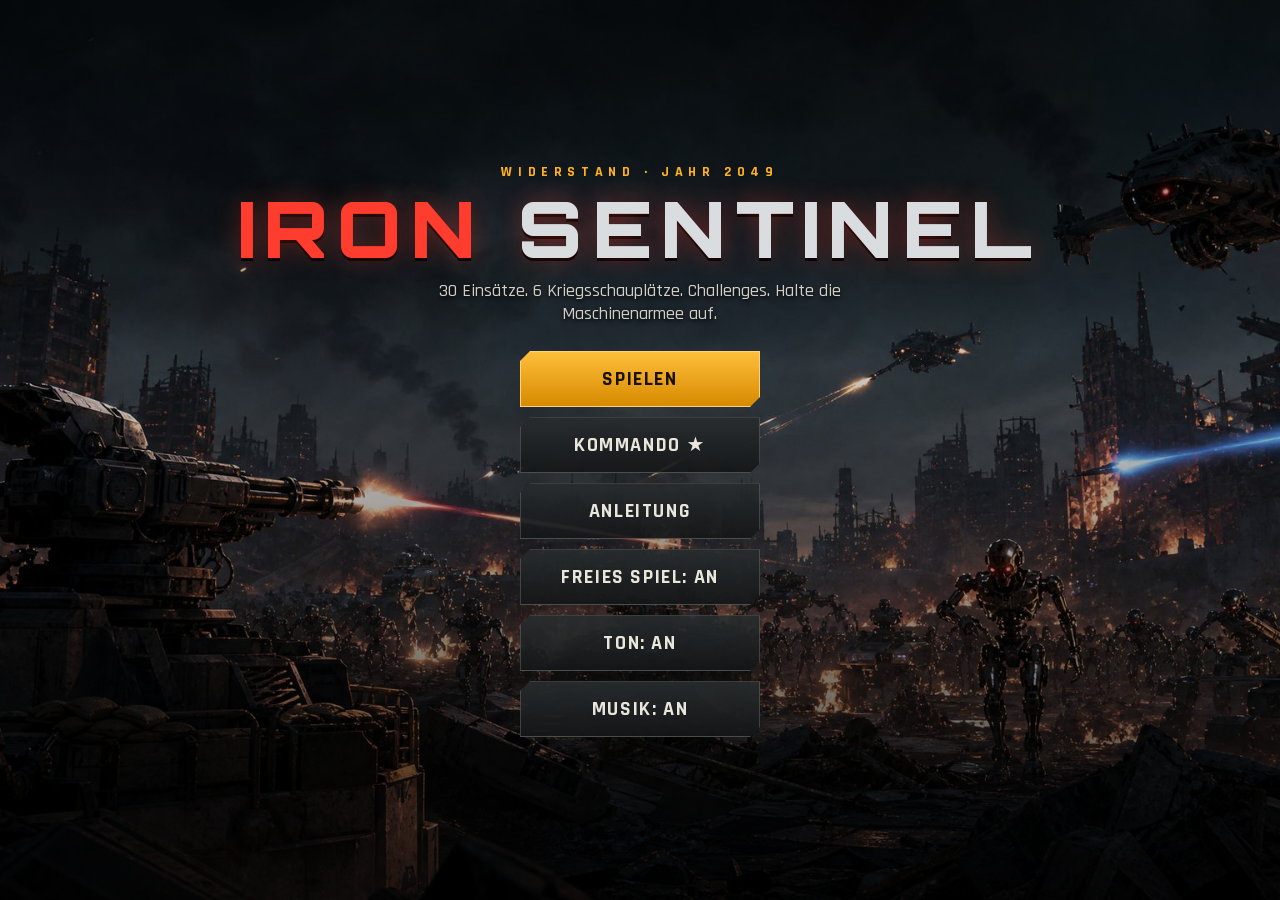
==== commit b4148b98: "Music system and first battle track; compact main menu on phones - Separate music bus with its own s" ====
--- a/index.html
+++ b/index.html
@@ -112,6 +112,7 @@
         <button class="btn large" id="btn-help">ANLEITUNG</button>
         <button class="btn large" id="btn-free">FREIES SPIEL: AN</button>
         <button class="btn large" id="btn-sound">TON: AN</button>
+        <button class="btn large" id="btn-music">MUSIK: AN</button>
       </div>
       <div id="offline-status" class="offline-status hidden"></div>
     </div>
--- a/css/style.css
+++ b/css/style.css
@@ -393,6 +393,9 @@
   .ltile { min-height: 70px; }
   .ltile .lname { font-size: 9.5px; }
   .ltile .lmeta { font-size: 8px; letter-spacing: 0; }
+  .menu-buttons { display: grid; grid-template-columns: 1fr 1fr; gap: 8px; width: min(90vw, 420px); }
+  .menu-buttons .btn.large { min-width: 0; padding: 10px 8px; font-size: 15px; }
+  .menu-buttons #btn-play, .menu-buttons #btn-resume, .menu-buttons #btn-free { grid-column: span 2; font-size: 18px; }
 }
 /* small landscape phones */
 @media (max-height: 430px) and (min-aspect-ratio: 1/1) {
@@ -401,6 +404,16 @@
   #btn-wave { min-height: 48px; min-width: 160px; font-size: 16px; }
   .logo.big { font-size: 40px; }
   .tagline { margin: 6px auto 12px; font-size: 15px; }
+  /* main menu: big buttons side by side, the rest in a compact grid */
+  .kicker { font-size: 11px; margin-bottom: 2px; }
+  .tagline { margin: 4px auto 10px; font-size: 13.5px; }
+  .menu-buttons { display: grid; grid-template-columns: repeat(6, 1fr); gap: 7px; width: min(92vw, 660px); }
+  .menu-buttons .btn.large { min-width: 0; grid-column: span 2; padding: 8px 8px; font-size: 14.5px; }
+  .menu-buttons #btn-play, .menu-buttons #btn-resume, .menu-buttons #btn-sound, .menu-buttons #btn-music { grid-column: span 3; }
+  .menu-buttons #btn-play, .menu-buttons #btn-resume { font-size: 18px; min-height: 52px; }
+  #btn-resume.hidden + #btn-play { grid-column: span 6; }
+  #btn-resume small { font-size: 11px; }
+  .offline-status { margin-top: 6px; }
   .btn.large { padding: 9px 24px; font-size: 17px; }
   .help-box ul { font-size: 14px; }
   .ltile { min-height: 62px; }
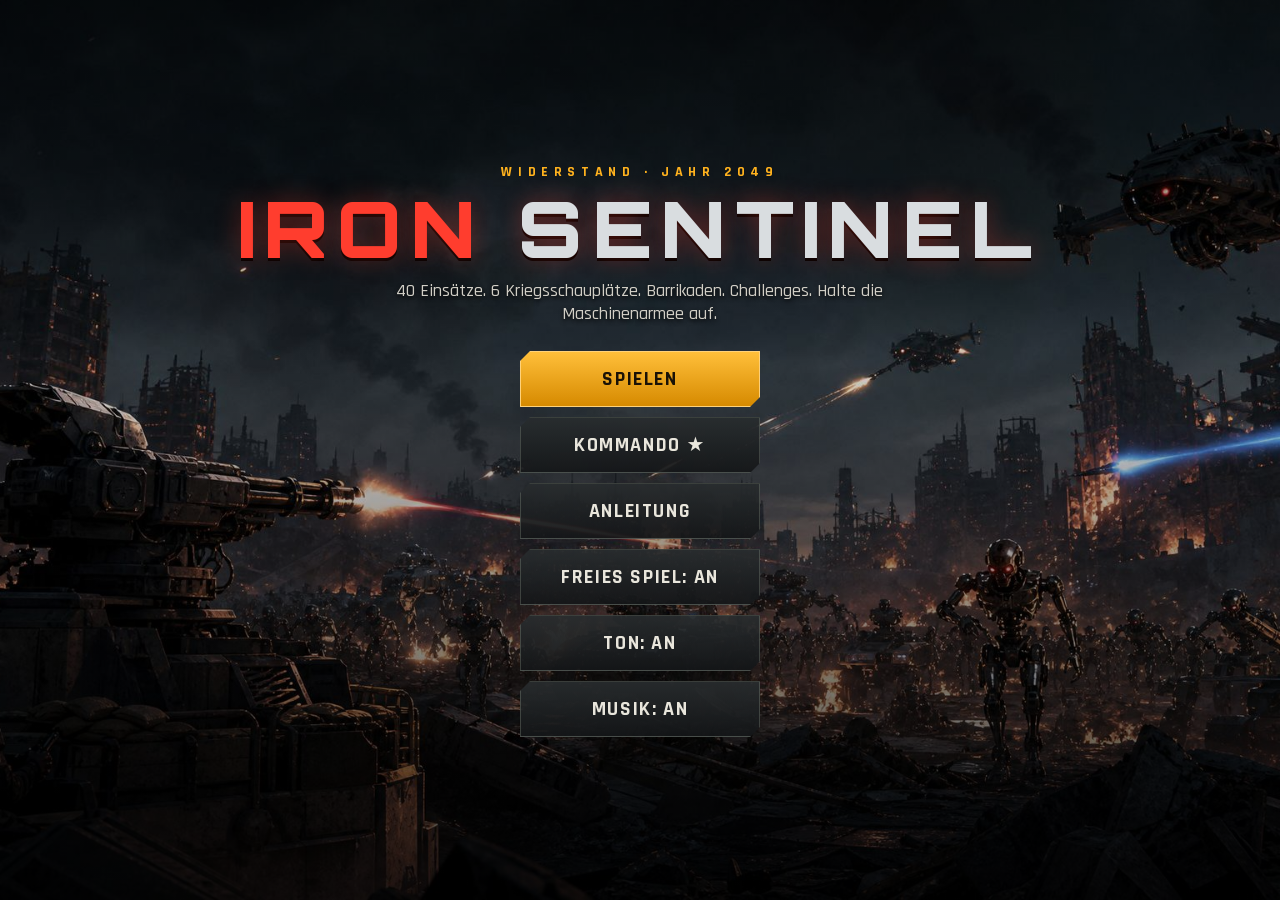
==== commit 41356a62: "Barricades, 10 new missions with road networks, boss marker instead of camera jump - Barricades on r" ====
--- a/index.html
+++ b/index.html
@@ -8,7 +8,7 @@
   <meta name="apple-mobile-web-app-status-bar-style" content="black-translucent">
   <meta name="apple-mobile-web-app-title" content="Iron Sentinel">
   <meta name="theme-color" content="#0b0c0e">
-  <meta name="description" content="Iron Sentinel – isometrisches Tower Defense: 30 Einsätze in Ödland, Dschungel, Wüste, Arktis, Vulkan und Metropole gegen die Maschinenarmee.">
+  <meta name="description" content="Iron Sentinel – isometrisches Tower Defense: 40 Einsätze in Ödland, Dschungel, Wüste, Arktis, Vulkan und Metropole gegen die Maschinenarmee.">
   <title>Iron Sentinel – Tower Defense</title>
   <link rel="manifest" href="manifest.webmanifest">
   <link rel="apple-touch-icon" href="assets/icon-180.png">
@@ -104,7 +104,7 @@
     <div class="menu-inner">
       <div class="kicker">WIDERSTAND · JAHR 2049</div>
       <div class="logo big"><span>IRON</span> SENTINEL</div>
-      <div class="tagline">30 Einsätze. 6 Kriegsschauplätze. Challenges. Halte die Maschinenarmee auf.</div>
+      <div class="tagline">40 Einsätze. 6 Kriegsschauplätze. Barrikaden. Challenges. Halte die Maschinenarmee auf.</div>
       <div class="menu-buttons">
         <button class="btn primary large hidden" id="btn-resume">FORTSETZEN<small id="resume-sub"></small></button>
         <button class="btn primary large" id="btn-play">SPIELEN</button>
@@ -151,6 +151,8 @@
         <li><b>Bauen:</b> Freies Feld antippen → Turm im Ring antippen (Vorschau mit Reichweite) → nochmal antippen zum Bauen.</li>
         <li><b>Turm antippen:</b> Upgrade bis Stufe III, Reparieren, Zielmodus, Verkaufen. Direkt nach dem Bauen gibt es 100 % zurück.</li>
         <li><b>Achtung:</b> Mechs, Panzer, Drohnen und Walker <b>beschießen deine Türme</b>. Türme reparieren sich langsam selbst und nach jeder Welle.</li>
+        <li><b>Barrikaden:</b> Straße antippen. Gibt es einen Umweg, nehmen die Bodentruppen ihn (die Vorschau zeigt den neuen Weg) – so lenkst du sie an deinen Türmen vorbei. Ohne Umweg bleiben sie davor stehen und müssen sie zerstören. Flugeinheiten fliegen drüber.</li>
+        <li><b>Bosse:</b> Ist ein Boss außerhalb des Bildes, zeigt ein großer roter Pfeil mit Totenkopf seine Richtung – antippen, und die Kamera fährt hin.</li>
         <li><b>Kamera:</b> Ein Finger verschiebt, zwei Finger zoomen.</li>
         <li><b>Türme:</b> Gatling (schnell) · Raketen (Fläche, Luft ×2) · Plasma (ignoriert Panzerung) · EMP (verlangsamt, bricht Schilde) · Flak (nur Luft) · Flammenwerfer (Kegel, Brand) · Railgun (durchschlägt Reihen) · Laser (heizt sich auf) · Mörser (Artillerie).</li>
       </ul>
--- a/css/style.css
+++ b/css/style.css
@@ -748,3 +748,6 @@
 
 /* X-ray glitch frames: the picture jumps and tears for a moment */
 body.xray.glitch #game { transform: translate(7px, -3px) skewX(-3deg); filter: grayscale(1) invert(1) brightness(0.6) contrast(3.4) sepia(0.9) hue-rotate(140deg) saturate(4) brightness(1.4); }
+
+/* chapter header (Gegenoffensive): name + short description */
+.biome-head small { display: block; margin-left: 12px; font-family: var(--font); font-size: 12px; letter-spacing: 0.02em; font-weight: 600; opacity: 0.85; text-transform: none; letter-spacing: 0.02em; line-height: 1.1; }
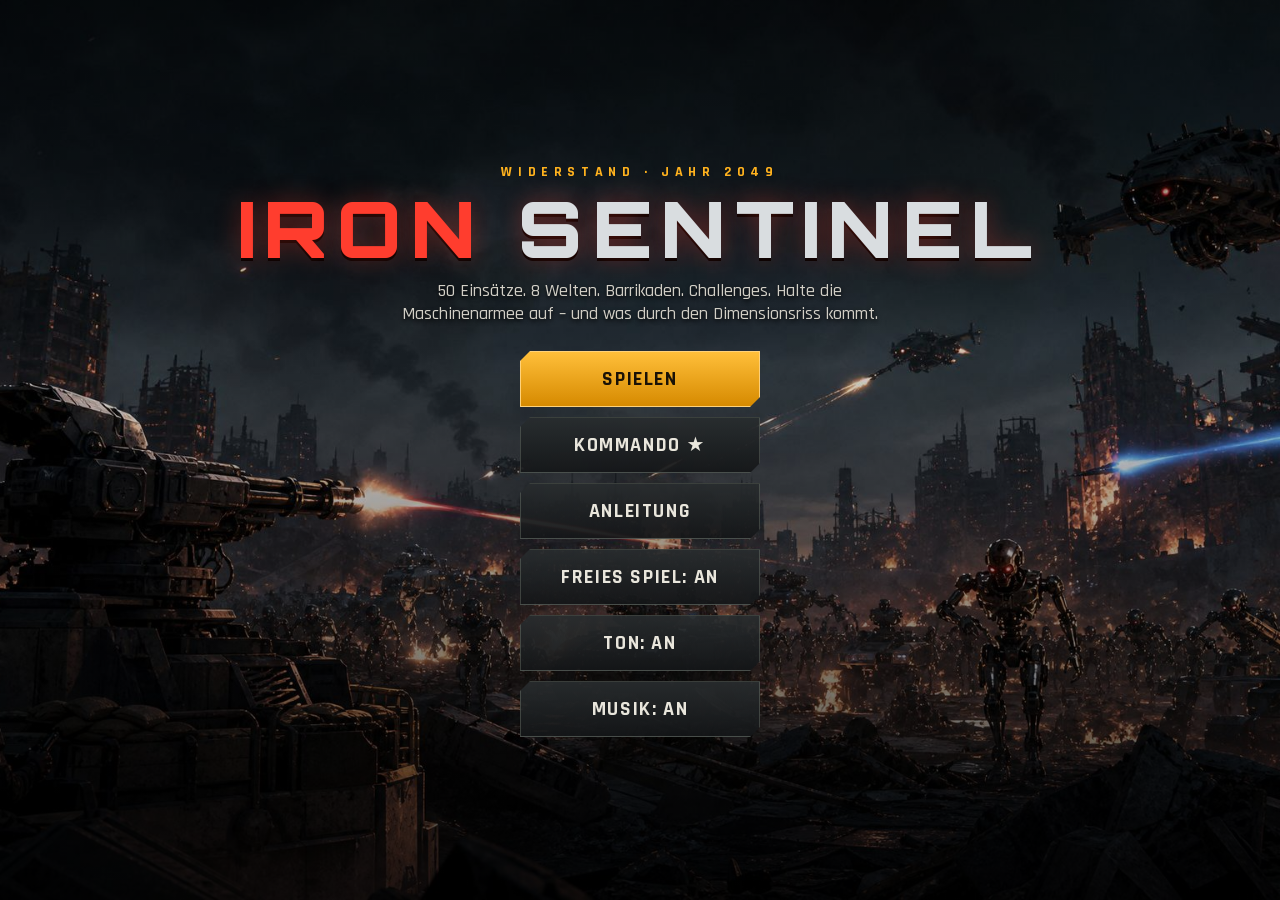
==== commit af7387d8: "Dimensionsriss: two new worlds with 12 supernatural enemies and 10 missions A machine experiment tea" ====
--- a/index.html
+++ b/index.html
@@ -8,7 +8,7 @@
   <meta name="apple-mobile-web-app-status-bar-style" content="black-translucent">
   <meta name="apple-mobile-web-app-title" content="Iron Sentinel">
   <meta name="theme-color" content="#0b0c0e">
-  <meta name="description" content="Iron Sentinel – isometrisches Tower Defense: 40 Einsätze in Ödland, Dschungel, Wüste, Arktis, Vulkan und Metropole gegen die Maschinenarmee.">
+  <meta name="description" content="Iron Sentinel – isometrisches Tower Defense: 50 Einsätze in Ödland, Dschungel, Wüste, Arktis, Vulkan, Metropole, Totenreich und Hölle gegen Maschinen, Untote und Dämonen.">
   <title>Iron Sentinel – Tower Defense</title>
   <link rel="manifest" href="manifest.webmanifest">
   <link rel="apple-touch-icon" href="assets/icon-180.png">
@@ -45,9 +45,16 @@
   </div>
 
   <button id="btn-wave" class="hidden"><span id="wave-label">ANGRIFF STARTEN</span><small id="wave-sub"></small></button>
-  <button id="btn-orbital" class="hidden" aria-label="Orbitalschlag"><i class="ic ic-orbital ob-icon"></i><span class="ob-cd" id="orbital-cd"></span></button>
-  <button id="btn-nuke" class="hidden" aria-label="Atombombe"><i class="ic ic-nuke ob-icon"></i><span class="ob-cd" id="nuke-cd"></span></button>
-  <button id="btn-hole" class="hidden" aria-label="Schwarzes Loch"><i class="ic ic-hole ob-icon"></i><span class="ob-cd" id="hole-cd"></span></button>
+  <!-- special weapons: one button opens the arsenal (six weapons would not fit at the edge of a phone) -->
+  <button id="btn-arsenal" class="hidden" aria-label="Spezialwaffen"><i class="ic ic-arsenal ob-icon"></i><span class="ob-cd" id="arsenal-cd"></span></button>
+  <div id="arsenal" class="hidden">
+    <div class="ars-cell"><button id="btn-orbital" class="wbtn hidden" aria-label="Orbitalschlag"><i class="ic ic-orbital ob-icon"></i><span class="ob-cd" id="orbital-cd"></span></button><span class="ars-name">Orbital</span></div>
+    <div class="ars-cell"><button id="btn-rod" class="wbtn hidden" aria-label="Wolframstab"><i class="ic ic-rod ob-icon"></i><span class="ob-cd" id="rod-cd"></span></button><span class="ars-name">Wolframstab</span></div>
+    <div class="ars-cell"><button id="btn-napalm" class="wbtn hidden" aria-label="Napalm-Staffel"><i class="ic ic-napalm ob-icon"></i><span class="ob-cd" id="napalm-cd"></span></button><span class="ars-name">Napalm</span></div>
+    <div class="ars-cell"><button id="btn-ion" class="wbtn hidden" aria-label="Ionensturm"><i class="ic ic-ion ob-icon"></i><span class="ob-cd" id="ion-cd"></span></button><span class="ars-name">Ionensturm</span></div>
+    <div class="ars-cell"><button id="btn-hole" class="wbtn hidden" aria-label="Schwarzes Loch"><i class="ic ic-hole ob-icon"></i><span class="ob-cd" id="hole-cd"></span></button><span class="ars-name">Schw. Loch</span></div>
+    <div class="ars-cell"><button id="btn-nuke" class="wbtn hidden" aria-label="Atombombe"><i class="ic ic-nuke ob-icon"></i><span class="ob-cd" id="nuke-cd"></span></button><span class="ars-name">Atombombe</span></div>
+  </div>
   <div id="aim-bar" class="hidden">
     <div class="aim-info">
       <div id="aim-title"></div>
@@ -104,7 +111,7 @@
     <div class="menu-inner">
       <div class="kicker">WIDERSTAND · JAHR 2049</div>
       <div class="logo big"><span>IRON</span> SENTINEL</div>
-      <div class="tagline">40 Einsätze. 6 Kriegsschauplätze. Barrikaden. Challenges. Halte die Maschinenarmee auf.</div>
+      <div class="tagline">50 Einsätze. 8 Welten. Barrikaden. Challenges. Halte die Maschinenarmee auf – und was durch den Dimensionsriss kommt.</div>
       <div class="menu-buttons">
         <button class="btn primary large hidden" id="btn-resume">FORTSETZEN<small id="resume-sub"></small></button>
         <button class="btn primary large" id="btn-play">SPIELEN</button>
@@ -152,6 +159,9 @@
         <li><b>Turm antippen:</b> Upgrade bis Stufe III, Reparieren, Zielmodus, Verkaufen. Direkt nach dem Bauen gibt es 100 % zurück.</li>
         <li><b>Achtung:</b> Mechs, Panzer, Drohnen und Walker <b>beschießen deine Türme</b>. Türme reparieren sich langsam selbst und nach jeder Welle.</li>
         <li><b>Barrikaden:</b> Straße antippen. Gibt es einen Umweg, nehmen die Bodentruppen ihn (die Vorschau zeigt den neuen Weg) – so lenkst du sie an deinen Türmen vorbei. Ohne Umweg bleiben sie davor stehen und müssen sie zerstören. Flugeinheiten fliegen drüber.</li>
+        <li><b>Spezialwaffen:</b> Der Knopf unten rechts öffnet das Arsenal – Waffe antippen, Ziel wählen, AUSLÖSEN. Orbitalschlag · Napalm-Staffel (Brandteppich entlang der Straße) · Schwarzes Loch · Ionensturm (lähmt die ganze Karte, Flieger stürzen ab) · Wolframstab (Boss-Killer) · Atombombe. Lange drücken erklärt jede Waffe.</li>
+        <li><b>Gebietsgegner:</b> Jedes Gebiet hat eine eigene Maschine – Schrottsammler (Ödland) baut aus Wracks Spinnen, Kletterer (Dschungel) steigen über Barrikaden, Sandwühler (Wüste) graben sich ein, Eisbrecher (Arktis) frieren nicht ein und tauen andere auf, Magma-Läufer (Vulkan) sind hitzefest und rösten Türme, Rammböcke (Metropole) zerlegen Barrikaden.</li>
+        <li><b>Dimensionsriss (Einsatz 41–50):</b> Durch Portale kommen Untote und Höllenwesen. Skelette stehen wieder auf – außer Feuer oder Plasma hat sie erledigt. Nekromanten rufen Zombies, Gespenster spuken in Türmen (sie feuern dann nicht), Dämonen geraten angeschlagen in Raserei, Gargoyles erstarren zu unverwundbarem Stein, gefallene Engel schirmen ihre Verbündeten ab. Bosse: Lichkönig und Erzengel des Abgrunds.</li>
         <li><b>Bosse:</b> Ist ein Boss außerhalb des Bildes, zeigt ein großer roter Pfeil mit Totenkopf seine Richtung – antippen, und die Kamera fährt hin.</li>
         <li><b>Kamera:</b> Ein Finger verschiebt, zwei Finger zoomen.</li>
         <li><b>Türme:</b> Gatling (schnell) · Raketen (Fläche, Luft ×2) · Plasma (ignoriert Panzerung) · EMP (verlangsamt, bricht Schilde) · Flak (nur Luft) · Flammenwerfer (Kegel, Brand) · Railgun (durchschlägt Reihen) · Laser (heizt sich auf) · Mörser (Artillerie).</li>
--- a/css/style.css
+++ b/css/style.css
@@ -651,7 +651,7 @@
 #nuke-flash { position: fixed; inset: 0; z-index: 12; pointer-events: none; background: #fffdf4; opacity: 0; }
 
 /* nuclear flash X-ray: a cyan negative of the battlefield - dark machines light up like bones */
-body.xray #game, body.xray #hud, body.xray #btn-wave, body.xray #btn-orbital, body.xray #btn-nuke, body.xray #btn-hole {
+body.xray #game, body.xray #hud, body.xray #btn-wave, body.xray #btn-orbital, body.xray #btn-nuke, body.xray #btn-hole, body.xray #btn-arsenal, body.xray #arsenal {
   filter: grayscale(1) invert(1) brightness(0.7) contrast(2.8) sepia(0.8) hue-rotate(165deg) saturate(3.5) brightness(1.3);
 }
 
@@ -711,9 +711,9 @@
 body.aiming #btn-replay { display: none; }
 #replay-label { position: fixed; z-index: 13; left: calc(16px + var(--sal)); top: calc(14px + var(--sat)); font-family: var(--font-title); font-weight: 800; font-size: 15px; letter-spacing: 0.12em; color: #fff; text-shadow: 0 1px 4px #000; pointer-events: none; }
 #replay-label i { display: inline-block; width: 11px; height: 11px; border-radius: 50%; background: #ff2a1a; margin-right: 6px; animation: obarm 0.5s infinite alternate; }
-body.replaying #hud, body.replaying #btn-wave, body.replaying #btn-orbital, body.replaying #btn-nuke, body.replaying #btn-hole, body.replaying #boss-bar, body.replaying #buffs { visibility: hidden; }
+body.replaying #hud, body.replaying #btn-wave, body.replaying #btn-orbital, body.replaying #btn-nuke, body.replaying #btn-hole, body.replaying #btn-arsenal, body.replaying #arsenal, body.replaying #boss-bar, body.replaying #buffs { visibility: hidden; }
 /* live nuclear strike: the HUD makes room for the mushroom cloud */
-body.nukecine #hud, body.nukecine #btn-wave, body.nukecine #btn-orbital, body.nukecine #btn-nuke, body.nukecine #btn-hole, body.nukecine #buffs, body.nukecine #towermenu, body.nukecine #builddrawer { visibility: hidden; }
+body.nukecine #hud, body.nukecine #btn-wave, body.nukecine #btn-orbital, body.nukecine #btn-nuke, body.nukecine #btn-hole, body.nukecine #btn-arsenal, body.nukecine #arsenal, body.nukecine #buffs, body.nukecine #towermenu, body.nukecine #builddrawer { visibility: hidden; }
 
 .tm-eff { flex-basis: 100%; color: #ffd27a; }
 .tm-eff.bad { color: #ff8a70; }
@@ -751,3 +751,59 @@
 
 /* chapter header (Gegenoffensive): name + short description */
 .biome-head small { display: block; margin-left: 12px; font-family: var(--font); font-size: 12px; letter-spacing: 0.02em; font-weight: 600; opacity: 0.85; text-transform: none; letter-spacing: 0.02em; line-height: 1.1; }
+
+/* ---------- arsenal: special weapons fold out of one button ---------- */
+#btn-arsenal {
+  position: fixed; z-index: 7;
+  right: calc(12px + var(--sar)); bottom: calc(12px + var(--sab));
+  width: 66px; height: 66px; border-radius: 50%; padding: 0; border: none; color: #fff; font: inherit;
+  background: conic-gradient(#ff5a3c calc(var(--p, 0) * 360deg), rgba(255,255,255,0.12) 0);
+  display: flex; flex-direction: column; align-items: center; justify-content: center;
+  box-shadow: 0 2px 10px rgba(0,0,0,0.6);
+}
+#btn-arsenal::before { content: ''; position: absolute; inset: 4px; border-radius: 50%; background: radial-gradient(circle at 50% 35%, #3a2626, #131011); }
+#btn-arsenal > * { position: relative; }
+#btn-arsenal .ob-icon { width: 36px; height: 36px; font-size: 0; filter: grayscale(0.6) brightness(0.85); }
+#btn-arsenal .ob-cd { font-size: 10.5px; font-weight: 700; letter-spacing: 0.03em; color: #c9c3b8; margin-top: 1px; white-space: nowrap; }
+#btn-arsenal.ready .ob-icon, #btn-arsenal.open .ob-icon, #btn-arsenal.arming .ob-icon { filter: none; }
+#btn-arsenal.ready .ob-cd { color: #ffb43c; }
+#btn-arsenal.ready:not(.open) { animation: obpulse 1.6s infinite; }
+#btn-arsenal.open { background: conic-gradient(#ffb43c 360deg, #ffb43c 0); }
+#btn-arsenal.arming { background: conic-gradient(#ff3020 360deg, #ff3020 0); animation: obarm 0.5s infinite alternate; }
+#btn-arsenal.under-drawer, #arsenal.under-drawer { display: none; }
+#arsenal {
+  position: fixed; z-index: 7;
+  right: calc(86px + var(--sar)); bottom: calc(6px + var(--sab));
+  display: grid; grid-template-columns: repeat(3, 74px); gap: 4px 6px; padding: 8px 8px 6px;
+  background: rgba(10,12,14,0.96); border: 1px solid var(--line); border-radius: 14px;
+  box-shadow: 0 6px 24px rgba(0,0,0,0.6);
+  animation: arsin 0.16s ease-out;
+}
+@keyframes arsin { from { opacity: 0; transform: translateX(14px) scale(0.96); } to { opacity: 1; transform: none; } }
+#arsenal .ars-cell { display: flex; flex-direction: column; align-items: center; gap: 2px; }
+#arsenal .ars-cell:has(> .wbtn.hidden) { display: none; }
+#arsenal > .ars-cell > button { position: relative; right: auto; bottom: auto; margin: 0; }
+#arsenal .ars-name { font-size: 10.5px; font-weight: 700; letter-spacing: 0.04em; color: #c9c3b8; text-transform: uppercase; white-space: nowrap; }
+/* generic look of the newer weapon buttons (colour per weapon) */
+#btn-ion, #btn-rod, #btn-napalm {
+  width: 66px; height: 66px; border-radius: 50%; padding: 0; border: none; color: #fff; font: inherit;
+  background: conic-gradient(var(--wc) calc(var(--p, 0) * 360deg), rgba(255,255,255,0.12) 0);
+  display: flex; flex-direction: column; align-items: center; justify-content: center;
+  box-shadow: 0 2px 10px rgba(0,0,0,0.6);
+}
+#btn-ion { --wc: #5fd2ff; } #btn-rod { --wc: #d8e8ff; } #btn-napalm { --wc: #ff7a2a; }
+#btn-ion::before, #btn-rod::before, #btn-napalm::before { content: ''; position: absolute; inset: 4px; border-radius: 50%; background: radial-gradient(circle at 50% 35%, #26303a, #101215); }
+#btn-ion > *, #btn-rod > *, #btn-napalm > * { position: relative; }
+#btn-ion .ob-icon, #btn-rod .ob-icon, #btn-napalm .ob-icon, #btn-hole .ob-icon { width: 36px; height: 36px; font-size: 0; filter: grayscale(0.7) brightness(0.8); }
+#btn-ion .ob-cd, #btn-rod .ob-cd, #btn-napalm .ob-cd { font-size: 11px; font-weight: 700; color: #c9c3b8; margin-top: 1px; }
+#btn-ion.ready .ob-icon, #btn-rod.ready .ob-icon, #btn-napalm.ready .ob-icon, #btn-ion.arming .ob-icon, #btn-rod.arming .ob-icon, #btn-napalm.arming .ob-icon { filter: none; }
+#btn-ion.ready .ob-cd, #btn-rod.ready .ob-cd, #btn-napalm.ready .ob-cd { color: var(--wc); }
+#btn-ion.arming, #btn-rod.arming, #btn-napalm.arming { background: conic-gradient(#ff3020 360deg, #ff3020 0); animation: obarm 0.5s infinite alternate; }
+@media (max-height: 430px) {
+  #arsenal { grid-template-columns: repeat(3, 66px); gap: 2px 4px; padding: 6px 6px 4px; }
+  #arsenal .wbtn, #arsenal > .ars-cell > button { width: 58px; height: 58px; }
+  #arsenal .ob-icon { width: 30px !important; height: 30px !important; }
+  #arsenal .ars-name { font-size: 9.5px; }
+}
+.story { margin: 4px 2px 6px; line-height: 1.5; font-size: 14px; color: #dfe6ee; text-align: left; }
+.story b { color: #ffcf6a; }
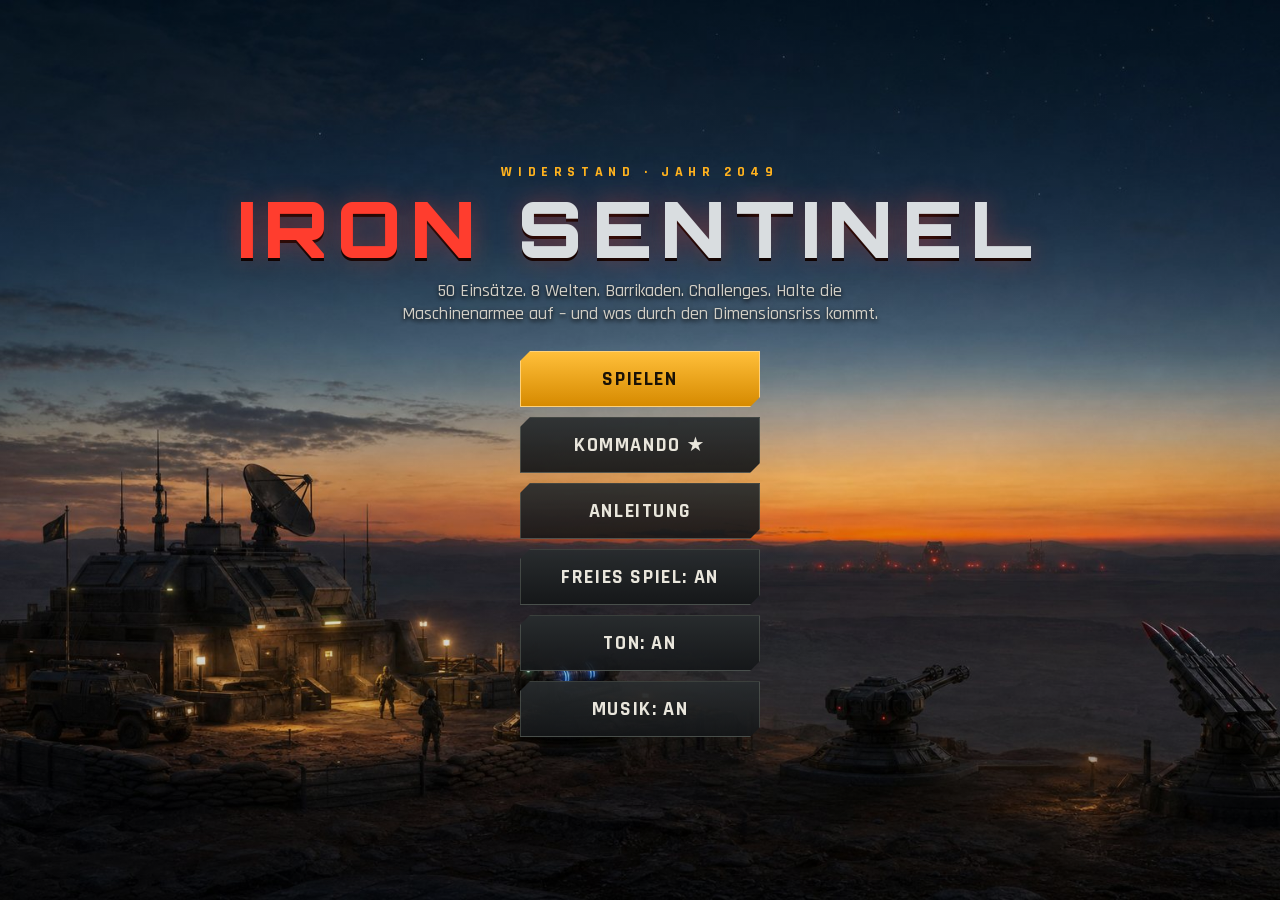
==== commit ddfd4e0a: "Fortress base under siege, build plots, heavy platforms and power grid The headquarters sits inside " ====
--- a/index.html
+++ b/index.html
@@ -154,8 +154,10 @@
     <div class="help-box">
       <div class="panel-title">EINSATZBESPRECHUNG</div>
       <ul>
-        <li><b>Ziel:</b> Die Maschinen marschieren über die Straße zu deinem Hauptquartier. Jede Einheit, die durchbricht, beschädigt die Basis.</li>
-        <li><b>Bauen:</b> Freies Feld antippen → Turm im Ring antippen (Vorschau mit Reichweite) → nochmal antippen zum Bauen.</li>
+        <li><b>Ziel:</b> Die Maschinen marschieren über die Straße zu deiner Festung. Wer durchbricht, greift sie an und beschädigt die Basis.</li>
+        <li><b>Bauen:</b> Baufläche (Betonfundament) antippen → Turm wählen (Vorschau mit Reichweite) → nochmal antippen zum Bauen. Auf blankem Boden geht es nicht.</li>
+        <li><b>Bauplätze:</b> Railgun, Mörser und Laser brauchen eine <b>Schwerlast-Plattform</b> (gelber Ring) oder eine Anhöhe. Plasma, EMP, Laser und Railgun brauchen <b>Strom</b> – Fundamente mit blauer Buchse im Netz eines Generators oder der Festung. Beim Wählen eines Turms leuchten die passenden Felder grün.</li>
+        <li><b>Festung:</b> Dein Hauptquartier ist von Mauern, Tor und Wachtürmen umgeben. Maschinen, die durchkommen, bleiben vor dem Tor stehen und beschießen die Festung, bis sie zerstört sind – jeder Treffer kostet Leben. Die Wachtürme schießen zurück, sind aber allein zu schwach.</li>
         <li><b>Turm antippen:</b> Upgrade bis Stufe III, Reparieren, Zielmodus, Verkaufen. Direkt nach dem Bauen gibt es 100 % zurück.</li>
         <li><b>Achtung:</b> Mechs, Panzer, Drohnen und Walker <b>beschießen deine Türme</b>. Türme reparieren sich langsam selbst und nach jeder Welle.</li>
         <li><b>Barrikaden:</b> Straße antippen. Gibt es einen Umweg, nehmen die Bodentruppen ihn (die Vorschau zeigt den neuen Weg) – so lenkst du sie an deinen Türmen vorbei. Ohne Umweg bleiben sie davor stehen und müssen sie zerstören. Flugeinheiten fliegen drüber.</li>
@@ -170,6 +172,13 @@
     </div>
   </div>
 
+  <!-- landscape intro video (first mission of every world, or from the mission list) -->
+  <div id="intro" class="hidden">
+    <video id="intro-video" playsinline preload="auto"></video>
+    <div id="intro-title"></div>
+    <button id="intro-sound" class="hidden">🔊 TON AN</button>
+    <button id="intro-skip">ÜBERSPRINGEN ▸</button>
+  </div>
   <div id="modal" class="screen hidden">
     <div class="modal-box">
       <div class="panel-title" id="modal-title">PAUSE</div>
--- a/css/style.css
+++ b/css/style.css
@@ -173,15 +173,13 @@
   overflow-y: auto;
   touch-action: pan-y;
 }
+/* veil + picture are both backgrounds of the scrolling screen itself, so they stay put together while the
+   lists scroll (an absolutely positioned overlay would only cover the first screen height and scroll away) */
 .title-bg {
-  background: #000 url('../assets/title.jpg') center / cover no-repeat;
-}
-.title-bg::before {
-  content: ''; position: absolute; inset: 0;
-  background: linear-gradient(180deg, rgba(0,0,0,0.55) 0%, rgba(0,0,0,0.15) 40%, rgba(0,0,0,0.75) 100%);
-  pointer-events: none;
-}
-.title-bg.dim::before { background: rgba(5,6,8,0.78); }
+  --veil: linear-gradient(180deg, rgba(0,0,0,0.3) 0%, rgba(0,0,0,0.06) 45%, rgba(0,0,0,0.25) 100%);
+  background: var(--veil), url('../assets/title.jpg') center 88% / cover no-repeat #05070c;
+}
+.title-bg.dim { --veil: linear-gradient(rgba(5,6,8,0.78), rgba(5,6,8,0.78)); }
 .title-bg > * { position: relative; }
 
 .logo {
@@ -314,6 +312,13 @@
 .bd-cost { font-size: 13px; font-weight: 700; color: var(--amber); }
 .bd-card.sel { border-color: #6dff9d; box-shadow: inset 0 0 0 2px #6dff9d; background: radial-gradient(circle at 50% 35%, #2f4a38, #10180f 75%); }
 .bd-card.poor { filter: grayscale(1) brightness(0.55); }
+/* tower that cannot stand on this foundation (heavy platform / power grid missing) */
+.bd-card { position: relative; }
+.bd-card.blocked img { filter: grayscale(1) brightness(0.5); }
+.bd-card.blocked .bd-name { color: #8d897f; }
+.bd-need { position: absolute; top: 4px; left: 3px; right: 3px; font-size: 9px; font-weight: 800; letter-spacing: 0.04em; color: #ffcf5a; background: rgba(0,0,0,0.7); border: 1px solid rgba(255,207,90,0.5); padding: 1px 0; text-align: center; }
+.bd-block { margin-top: 4px; font-size: 13px; color: #ffcf8a; }
+.bd-hint .pw { color: #6fe8ff; }
 .bd-card.poor .bd-cost { color: #ff7b6b; }
 #btn-wave.under-drawer { display: none; }
 @media (max-height: 430px) and (min-aspect-ratio: 1/1) {
@@ -555,7 +560,9 @@
 .ch-card { display: flex; align-items: center; gap: 12px; text-align: left; padding: 10px 12px; background: rgba(14,16,18,0.88); border: 1px solid var(--line); color: #fff; font: inherit; cursor: pointer; }
 .ch-card.daily { border-color: rgba(80,200,255,0.6); background: linear-gradient(90deg, rgba(20,60,80,0.6), rgba(14,16,18,0.88)); }
 .ch-card.locked { filter: grayscale(1) brightness(0.55); }
-.ch-ic { width: 58px; height: 58px; }
+.ch-thumb { flex: none; position: relative; width: 112px; height: 63px; background: #111 center / cover no-repeat; border: 1px solid rgba(255,255,255,0.22); box-shadow: inset 0 0 18px rgba(0,0,0,0.6); }
+.ch-thumb .ic { position: absolute; left: 3px; bottom: 3px; width: 26px; height: 26px; filter: drop-shadow(0 1px 2px #000); }
+.ch-thumb b { position: absolute; right: 5px; top: 4px; width: 24px; height: 24px; border-radius: 50%; display: flex; align-items: center; justify-content: center; padding-left: 2px; font-size: 11px; color: #fff; background: rgba(0,0,0,0.6); border: 1px solid rgba(255,255,255,0.55); }
 .ch-body { flex: 1; min-width: 0; }
 .ch-name { font-family: var(--font-title); font-weight: 800; font-size: 17px; letter-spacing: 0.04em; }
 .ch-desc { font-size: 13px; color: #d4cfc4; line-height: 1.25; margin-top: 2px; }
@@ -807,3 +814,17 @@
 }
 .story { margin: 4px 2px 6px; line-height: 1.5; font-size: 14px; color: #dfe6ee; text-align: left; }
 .story b { color: #ffcf6a; }
+
+/* landscape intro video */
+#intro { position: fixed; inset: 0; z-index: 40; background: #000; display: flex; align-items: center; justify-content: center; }
+#intro.hidden { display: none; }
+#intro video { width: 100%; height: 100%; object-fit: cover; }
+#intro-title { position: absolute; left: calc(18px + var(--sal, 0px)); bottom: calc(18px + var(--sab, 0px)); font-family: var(--font-title); font-weight: 800; font-size: clamp(22px, 5vw, 44px); letter-spacing: 0.12em; color: #fff; text-shadow: 0 2px 12px #000, 0 0 2px #000; opacity: 0; transition: opacity 1.2s; pointer-events: none; }
+#intro-title small { display: block; font-family: var(--font-body); font-weight: 600; font-size: 0.38em; letter-spacing: 0.2em; color: #ffcf6a; }
+#intro-title small.rule { max-width: min(78vw, 620px); margin-top: 6px; font-size: clamp(13px, 2.2vw, 18px); letter-spacing: 0.04em; line-height: 1.3; }
+#intro.show-title #intro-title { opacity: 1; }
+#intro-skip, #intro-sound { position: absolute; top: calc(12px + var(--sat, 0px)); padding: 8px 14px; font-family: var(--font-title); font-weight: 800; font-size: 13px; letter-spacing: 0.1em; color: #fff; background: rgba(0,0,0,0.55); border: 1px solid rgba(255,255,255,0.35); border-radius: 4px; }
+#intro-skip { right: calc(12px + var(--sar, 0px)); }
+#intro-sound { left: calc(12px + var(--sal, 0px)); }
+#intro-sound.hidden { display: none; }
+.biome-head .intro-play { margin-left: auto; flex: none; padding: 3px 9px; font-family: var(--font-title); font-weight: 800; font-size: 11px; letter-spacing: 0.08em; color: #fff; background: rgba(0,0,0,0.55); border: 1px solid rgba(255,255,255,0.4); border-radius: 3px; }
